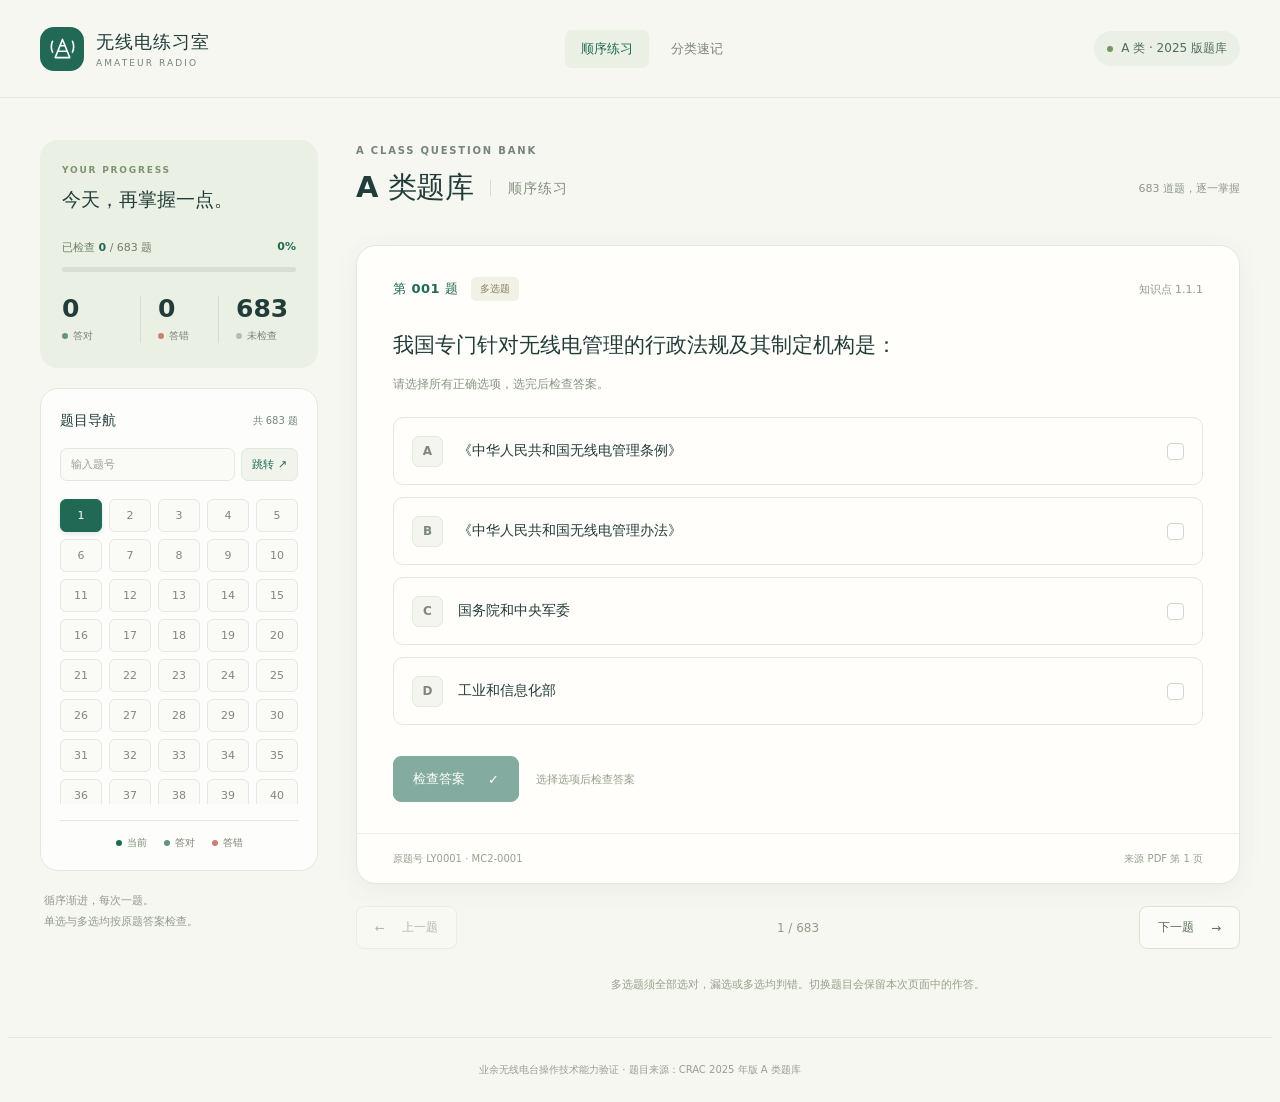
==== index.html @ 353f42d7 "添加 A 类题库分类速记与复习路线" ====
<!doctype html>
<html lang="zh-CN">
<head>
  <meta charset="UTF-8">
  <meta name="viewport" content="width=device-width, initial-scale=1">
  <meta name="color-scheme" content="light">
  <title>A 类题库 · 顺序练习</title>
  <link rel="stylesheet" href="styles.css">
  <link rel="stylesheet" href="study.css">
  <script src="questions.js" defer></script>
  <script src="study-data.js" defer></script>
  <script src="app.js" defer></script>
</head>
<body>
  <header class="site-header">
    <a class="brand" href="index.html" aria-label="A 类题库首页">
      <span class="brand-icon" aria-hidden="true"><svg viewBox="0 0 32 32" fill="none"><path d="m8 26 8-20 8 20M11 19h10M13.5 13h5M8 26h16M5 8a15 15 0 0 0 0 12M27 8a15 15 0 0 1 0 12" stroke="currentColor" stroke-width="1.8" stroke-linecap="round" stroke-linejoin="round"/></svg></span>
      <span>无线电练习室<small>AMATEUR RADIO</small></span>
    </a>
    <nav class="header-nav" aria-label="学习方式"><a href="index.html" aria-current="page">顺序练习</a><a href="study.html">分类速记</a></nav>
    <span class="edition"><span></span>A 类 · 2025 版题库</span>
  </header>

  <div class="workspace">
    <aside class="sidebar" aria-label="练习进度与题目导航">
      <section class="progress-card">
        <p class="eyebrow">YOUR PROGRESS</p>
        <h2>今天，再掌握一点。</h2>
        <div class="progress-caption"><span>已检查 <strong id="answered-count">0</strong> / <span data-total>683</span> 题</span><strong id="progress-percent">0%</strong></div>
        <progress id="progress" value="0" max="683" aria-label="答题进度"></progress>
        <div class="stats"><div><strong id="correct-count">0</strong><span><i class="dot correct"></i>答对</span></div><div><strong id="incorrect-count">0</strong><span><i class="dot incorrect"></i>答错</span></div><div><strong id="remaining-count">683</strong><span><i class="dot pending"></i>未检查</span></div></div>
      </section>

      <section class="navigation-card">
        <div class="section-heading"><h2>题目导航</h2><span>共 <span data-total>683</span> 题</span></div>
        <form id="jump-form" class="jump-form">
          <label class="sr-only" for="jump-input">跳转到题号</label>
          <input id="jump-input" type="number" min="1" max="683" step="1" placeholder="输入题号" required>
          <button type="submit">跳转 <span aria-hidden="true">↗</span></button>
        </form>
        <div id="question-nav" class="question-grid" aria-label="按顺序选择题目"></div>
        <div class="legend"><span><i class="dot current"></i>当前</span><span><i class="dot correct"></i>答对</span><span><i class="dot incorrect"></i>答错</span></div>
      </section>
      <p class="sidebar-note">循序渐进，每次一题。<br>单选与多选均按原题答案检查。</p>
    </aside>

    <main>
      <div class="page-heading"><div><p class="eyebrow">A CLASS QUESTION BANK</p><h1>A 类题库<span id="practice-mode">顺序练习</span></h1></div><span class="total-label"><span data-total>683</span> 道题，逐一掌握</span></div>
      <p id="practice-context" class="practice-context" hidden></p>
      <article class="question-card" aria-labelledby="question-title">
        <div class="question-topline"><div class="question-label"><span id="question-number">第 001 题</span><span id="question-type" class="type-badge">多选题</span></div><span id="chapter-label" class="chapter-label"></span></div>
        <h2 id="question-title" tabindex="-1"></h2>
        <p id="selection-hint" class="selection-hint"></p>
        <p id="image-notice" class="image-notice" hidden></p>
        <fieldset id="options" class="options"><legend class="sr-only">选择答案</legend></fieldset>
        <div id="feedback" class="feedback" role="status" aria-live="polite" hidden></div>
        <div class="answer-actions"><button id="check-answer" class="primary-button" disabled>检查答案 <span aria-hidden="true">✓</span></button><button id="retry-answer" class="text-button" hidden>重新作答</button><span id="action-hint">选择选项后检查答案</span></div>
        <div class="source-line"><span id="source-id"></span><span id="source-pages"></span></div>
      </article>
      <nav class="page-navigation" aria-label="上一题与下一题"><button id="previous-question" class="secondary-button"><span aria-hidden="true">←</span> 上一题</button><span id="page-position">1 / 683</span><button id="next-question" class="secondary-button">下一题 <span aria-hidden="true">→</span></button></nav>
      <p class="practice-note">多选题须全部选对，漏选或多选均判错。切换题目会保留本次页面中的作答。</p>
    </main>
  </div>
  <footer class="site-footer">业余无线电台操作技术能力验证 · 题目来源：CRAC 2025 年版 A 类题库</footer>
  <noscript><p class="noscript-message">请在浏览器中启用 JavaScript 后使用答题功能。</p></noscript>
</body>
</html>
---- styles.css ----
:root {
  color-scheme: light;
  --ink: #223c39;
  --muted: #76847e;
  --green: #216955;
  --green-light: #eaf3ec;
  --border: #e4e7df;
  --red: #b14c47;
  font-family: "Segoe UI", "Microsoft YaHei", system-ui, sans-serif;
  color: var(--ink);
  background: #f6f7f1;
  font-synthesis: none;
}
* { box-sizing: border-box; }
body { margin: 0; }
button, input { font: inherit; }
button, a, input, label { -webkit-tap-highlight-color: transparent; }
button { cursor: pointer; }
button:disabled { cursor: default; opacity: .45; }
button:focus-visible, a:focus-visible, input:focus-visible, label:has(input:focus-visible) { outline: 3px solid #dbb66b; outline-offset: 4px; }
[hidden] { display: none !important; }
.site-header { height: 98px; max-width: 1344px; margin: auto; padding: 0 40px; display: flex; align-items: center; justify-content: space-between; border-bottom: 1px solid var(--border); }
.brand { display: flex; align-items: center; gap: 12px; text-decoration: none; color: var(--ink); font-weight: 700; font-size: 18px; letter-spacing: 1px; }
.brand-icon { display: grid; place-items: center; width: 44px; height: 44px; background: var(--green); color: #fff; border-radius: 14px; }
.brand-icon svg { width: 29px; height: 29px; }
.brand small { display: block; font-size: 9px; font-weight: 500; letter-spacing: 2.1px; margin-top: 4px; color: var(--muted); }
.edition { display: flex; align-items: center; gap: 8px; font-size: 12px; color: #526b5f; padding: 9px 13px; background: #eaf0e5; border-radius: 30px; }
.edition > span { width: 6px; height: 6px; border-radius: 50%; background: #74955e; }
.workspace { max-width: 1344px; margin: 0 auto; padding: 42px 40px 30px; display: grid; grid-template-columns: 278px minmax(0, 1fr); gap: 38px; align-items: start; }
.sidebar { display: grid; gap: 20px; }
.progress-card { border-radius: 18px; background: #eaf0e4; padding: 25px 22px; }
.eyebrow { color: var(--muted); font-size: 10px; font-weight: 650; letter-spacing: 1.8px; margin: 0 0 12px; }
.progress-card .eyebrow { color: #7e9273; font-size: 9px; }
.progress-card h2 { margin: 0 0 27px; font-size: 19px; font-weight: 650; }
.progress-caption { display: flex; justify-content: space-between; gap: 10px; font-size: 11px; color: #6f806b; }
.progress-caption strong { font-weight: 650; color: var(--green); }
progress { display: block; appearance: none; border: 0; width: 100%; height: 5px; background: #d6dfd1; border-radius: 5px; margin: 12px 0 24px; overflow: hidden; }
progress::-webkit-progress-bar { background: #d6dfd1; }
progress::-webkit-progress-value { background: var(--green); border-radius: 5px; }
progress::-moz-progress-bar { background: var(--green); }
.stats { display: grid; grid-template-columns: repeat(3, 1fr); }
.stats > div { display: flex; flex-direction: column; gap: 8px; }
.stats > div + div { padding-left: 17px; border-left: 1px solid #d5dfcf; }
.stats strong { font-size: 25px; font-weight: 600; line-height: 1; font-variant-numeric: tabular-nums; }
.stats span, .legend > span { display: flex; align-items: center; gap: 5px; color: #7a8576; font-size: 10px; }
.dot { display: inline-block; flex-shrink: 0; width: 6px; height: 6px; border-radius: 50%; }
.dot.correct { background: #62967c; }
.dot.incorrect { background: #ca8174; }
.dot.pending { background: #b4beb0; }
.dot.current { background: var(--green); }
.navigation-card { padding: 23px 19px 20px; background: #fdfefb; border: 1px solid var(--border); border-radius: 18px; }
.section-heading { display: flex; align-items: center; justify-content: space-between; }
.section-heading h2 { font-size: 14px; margin: 0; font-weight: 650; }
.section-heading > span { font-size: 10px; color: var(--muted); }
.jump-form { display: flex; gap: 6px; margin: 18px 0; }
.jump-form input { width: 0; min-width: 0; flex: 1; border: 1px solid var(--border); border-radius: 7px; padding: 9px 10px; font-size: 11px; color: var(--ink); background: #fafbf7; }
.jump-form input::placeholder { color: #98a096; }
.jump-form button { font-size: 11px; border: 1px solid var(--border); color: var(--green); background: #f0f4eb; padding: 0 10px; border-radius: 7px; }
.question-grid { display: grid; grid-template-columns: repeat(5, minmax(0, 1fr)); align-content: start; gap: 7px; max-height: 309px; overflow-y: auto; scrollbar-width: thin; scrollbar-color: #d5ddd1 transparent; padding: 4px; margin: -4px; }
.question-grid button { min-height: 33px; border: 1px solid #e6e9df; border-radius: 6px; color: #7e887c; background: #fafbf6; font-size: 11px; font-variant-numeric: tabular-nums; }
.question-grid button:hover { border-color: #a5bca9; }
.question-grid button.answered-correct { color: #3d785c; background: #e7f1e8; border-color: #c9dfcd; }
.question-grid button.answered-incorrect { color: #ad5e50; background: #fbede7; border-color: #edcfc5; }
.question-grid button[aria-current="true"] { background: var(--green); color: white; border-color: var(--green); box-shadow: 0 2px 5px #21695522; }
.legend { display: flex; justify-content: center; gap: 17px; margin-top: 20px; padding-top: 15px; border-top: 1px solid var(--border); }
.sidebar-note { margin: 0; padding-left: 4px; font-size: 11px; line-height: 1.9; color: #929b8d; }
.page-heading { min-height: 84px; display: flex; align-items: start; justify-content: space-between; gap: 15px; padding-top: 5px; margin-bottom: 21px; }
.page-heading h1 { font-size: 29px; font-weight: 650; letter-spacing: -.5px; margin: 0; }
.page-heading h1 span { font-size: 14px; color: #84907e; font-weight: 400; letter-spacing: 1px; margin-left: 17px; border-left: 1px solid #d7ded0; padding-left: 17px; vertical-align: middle; }
.total-label { color: #8e9888; font-size: 11px; padding-top: 36px; white-space: nowrap; }
.question-card { padding: 31px 36px 0; border: 1px solid var(--border); border-radius: 20px; background: #fffefa; box-shadow: 0 6px 25px #334b3210; }
.question-topline, .question-label { display: flex; align-items: center; gap: 12px; }
.question-topline { justify-content: space-between; }
#question-number { color: var(--green); font-size: 13px; font-weight: 650; letter-spacing: .5px; }
.type-badge { padding: 5px 9px; background: #f1f1e6; color: #8a835c; font-size: 10px; border-radius: 5px; }
.chapter-label { color: #919b8c; font-size: 11px; }
#question-title { font-size: 21px; font-weight: 600; line-height: 1.85; margin: 25px 0 9px; overflow-wrap: anywhere; }
#question-title:focus { outline: none; }
.selection-hint { color: #8a9485; font-size: 12px; line-height: 1.7; margin: 0 0 23px; }
.image-notice { padding: 12px; border-radius: 8px; background: #fff4da; color: #8a6927; font-size: 12px; line-height: 1.7; overflow-wrap: anywhere; }
.options { border: 0; padding: 0; margin: 0; display: grid; gap: 12px; min-width: 0; }
.option { display: flex; position: relative; align-items: center; gap: 15px; min-height: 68px; border: 1px solid #e4e8de; padding: 15px 18px; border-radius: 10px; cursor: pointer; background: #fffefa; transition: background .15s, border-color .15s; }
.option:hover { background: #f6f8f1; border-color: #b9cbb5; }
.option:has(input:checked) { background: #edf4eb; border-color: #619071; }
.option-letter { display: grid; place-items: center; flex-shrink: 0; height: 31px; width: 31px; color: #7d8976; background: #f3f5ee; border: 1px solid #e5e8df; border-radius: 7px; font-size: 12px; font-weight: 600; }
.option:has(input:checked) .option-letter { color: white; background: var(--green); border-color: var(--green); }
.option-text { flex: 1; font-size: 14px; line-height: 1.85; overflow-wrap: anywhere; min-width: 0; }
.option input { appearance: none; margin: 0; flex-shrink: 0; width: 17px; height: 17px; border: 1px solid #cfd7c9; border-radius: 4px; background: #fff; }
.option input[type="radio"] { border-radius: 50%; }
.option input:checked { background: var(--green); border-color: var(--green); box-shadow: inset 0 0 0 3px #fff; }
.option:has(input:disabled) { cursor: default; }
.option.is-correct { border-color: #76a185; background: #eef6ee; }
.option.is-wrong { border-color: #cd8a80; background: #fcf0eb; }
.option.is-wrong .option-letter { background: var(--red); border-color: var(--red); color: #fff; }
.option-mark { font-size: 10px; font-weight: 600; white-space: nowrap; color: #4e805d; }
.is-wrong .option-mark { color: var(--red); }
.feedback { padding: 15px 17px; border-radius: 9px; margin-top: 22px; background: #edf5eb; color: #326746; font-size: 13px; line-height: 1.8; }
.feedback.incorrect { background: #fcf0e9; color: #9f5140; }
.feedback strong { display: block; font-size: 14px; margin-bottom: 3px; }
.answer-actions { min-height: 108px; display: flex; align-items: center; gap: 17px; flex-wrap: wrap; padding: 24px 0; }
.primary-button { display: flex; align-items: center; gap: 23px; background: var(--green); color: white; border: 1px solid var(--green); border-radius: 8px; padding: 13px 19px; font-size: 13px; font-weight: 600; }
.primary-button:not(:disabled):hover { background: #18523f; }
.primary-button:disabled { opacity: .55; }
.answer-actions > span { color: #96a08e; font-size: 11px; }
.text-button { background: transparent; border: 0; color: var(--green); font-size: 12px; padding: 10px 0; }
.text-button:hover { text-decoration: underline; }
.source-line { display: flex; gap: 15px; flex-wrap: wrap; justify-content: space-between; border-top: 1px solid #eef0e7; margin: 0 -36px; padding: 16px 36px; color: #97a08f; font-size: 10px; line-height: 1.7; }
.page-navigation { display: flex; align-items: center; justify-content: space-between; margin-top: 22px; }
.secondary-button { display: flex; align-items: center; gap: 17px; background: #fbfcf7; border: 1px solid #dce3d5; border-radius: 8px; padding: 12px 18px; font-size: 12px; color: #5b7057; }
.secondary-button:not(:disabled):hover { border-color: #96ae8c; background: #eef3e8; }
#page-position { color: #929c88; font-size: 12px; font-variant-numeric: tabular-nums; }
.practice-note { margin-top: 26px; text-align: center; color: #96a08d; font-size: 11px; line-height: 1.9; }
.site-footer { max-width: 1264px; margin: 0 auto; padding: 23px 20px; border-top: 1px solid var(--border); color: #99a08f; text-align: center; font-size: 10px; line-height: 1.8; }
.sr-only { position: absolute; width: 1px; height: 1px; padding: 0; margin: -1px; overflow: hidden; clip-path: inset(50%); white-space: nowrap; border: 0; }
.noscript-message { position: fixed; bottom: 0; left: 0; right: 0; margin: 0; background: #fff0cf; padding: 20px; text-align: center; }
@media (min-width: 1500px) { .workspace { padding-top: 56px; } }
@media (max-width: 1050px) {
  .workspace { padding: 30px 24px; gap: 24px; grid-template-columns: 240px minmax(0, 1fr); }
  .site-header { padding: 0 24px; }
  .total-label { display: none; }
  .question-card { padding: 25px 24px 0; }
  .source-line { margin: 0 -24px; padding: 15px 24px; }
  #question-title { font-size: 19px; }
  .option { padding: 14px; gap: 11px; }
}
@media (max-width: 760px) {
  .site-header { height: 82px; padding: 0 18px; }
  .brand { font-size: 15px; gap: 9px; }
  .brand-icon { width: 37px; height: 37px; border-radius: 11px; }
  .brand small { font-size: 8px; letter-spacing: 1.4px; }
  .edition { font-size: 10px; padding: 8px 10px; }
  .workspace { display: flex; flex-direction: column; padding: 28px 16px; gap: 28px; }
  main { width: 100%; order: -1; }
  .page-heading { min-height: auto; margin-bottom: 23px; padding: 0 4px; }
  .page-heading h1 { font-size: 26px; }
  .page-heading h1 span { font-size: 13px; }
  .question-card { padding: 23px 20px 0; border-radius: 16px; }
  .question-topline { gap: 8px; }
  .chapter-label { font-size: 10px; }
  #question-title { font-size: 18px; margin-top: 23px; line-height: 1.9; }
  .selection-hint { font-size: 11px; }
  .option-text { font-size: 13px; }
  .option { padding: 13px 11px; gap: 10px; }
  .option-letter { width: 27px; height: 29px; }
  .option-mark { display: none; }
  .source-line { margin: 0 -20px; padding: 14px 20px; font-size: 9px; }
  .answer-actions { gap: 14px; }
  .primary-button { padding: 12px 16px; }
  .practice-note { font-size: 10px; margin: 20px 10px 0; }
  .sidebar { width: 100%; grid-template-columns: 1fr; }
  .progress-card { padding: 22px; }
  .progress-card h2 { font-size: 18px; margin-bottom: 20px; }
  .stats > div { align-items: center; }
  .stats > div + div { padding-left: 0; }
  .question-grid { grid-template-columns: repeat(8, minmax(0, 1fr)); max-height: 200px; }
  .question-grid button { min-height: 35px; }
  .sidebar-note { display: none; }
}
@media (prefers-reduced-motion: reduce) { * { transition: none !important; } }
---- study.css ----
.header-nav { display: flex; align-items: center; gap: 6px; }
.header-nav a { font-size: 13px; color: #7a8777; text-decoration: none; border-radius: 7px; padding: 10px 16px; white-space: nowrap; }
.header-nav a[aria-current="page"] { color: var(--green); background: #eaf0e4; font-weight: 650; }
.header-nav a:hover { background: #edf1e8; color: var(--green); }
.study-shell { max-width: 1344px; margin: auto; padding: 40px; display: grid; grid-template-columns: 260px minmax(0, 1fr); gap: 38px; align-items: start; }
.study-sidebar { position: sticky; top: 20px; max-height: calc(100vh - 40px); overflow-y: auto; scrollbar-width: thin; }
.study-progress { background: #eaf0e4; border-radius: 16px; padding: 23px; margin-bottom: 18px; }
.study-progress h2 { font-size: 19px; margin: 0 0 22px; }
.study-progress > p:not(.eyebrow) { font-size: 12px; color: #718268; }
.study-progress strong { font-size: 24px; color: var(--green); }
.study-progress progress { margin: 12px 0; }
.study-progress small { display: block; font-size: 10px; color: #88957c; line-height: 1.9; }
.topic-nav { display: grid; gap: 5px; }
.topic-menu > summary { display: none; }
.topic-button { display: flex; align-items: center; gap: 11px; border: 1px solid transparent; text-align: left; padding: 11px; border-radius: 10px; background: transparent; color: #768170; width: 100%; }
.topic-button:hover { background: #edf1e7; }
.topic-button[aria-current="true"] { background: #fffefa; border-color: #dce4d4; color: var(--green); }
.topic-ordinal { width: 25px; flex-shrink: 0; font-size: 11px; color: #9aa18f; }
.topic-button[aria-current="true"] .topic-ordinal { color: var(--green); }
.topic-button b { display: block; font-size: 12px; font-weight: 600; line-height: 1.6; }
.topic-button small { display: block; margin-top: 3px; font-size: 9px; color: #8e9985; }
.mixed-link { display: block; text-decoration: none; color: var(--green); border: 1px solid #dce4d4; border-radius: 10px; padding: 15px; margin: 18px 0 0; background: #fdfef9; font-size: 12px; }
.mixed-link > span { float: right; }
.mixed-link small { display: block; margin-top: 7px; font-size: 10px; color: #8b977e; }
.study-main { min-width: 0; }
.study-heading { padding: 6px 0 20px; }
.study-heading h1 { margin: 0 0 18px; font-size: 34px; font-weight: 650; letter-spacing: -.8px; }
.study-heading h1 span { color: #799071; }
.study-heading > p:not(.eyebrow) { font-size: 13px; color: #819077; line-height: 1.9; margin: 0; }
.study-facts { display: flex; gap: 28px; margin-top: 23px; color: #919b86; font-size: 11px; }
.study-facts b { font-size: 21px; font-weight: 600; margin-right: 5px; color: var(--green); }
.exam-strip { font-size: 11px; color: #75856b; background: #edf1e7; line-height: 1.9; border-radius: 9px; padding: 13px 16px; margin: 0 0 20px; }
.exam-strip strong { font-weight: 600; }
.exam-strip a { font-size: 10px; color: #6e8463; margin-left: 9px; }
.study-method { display: grid; grid-template-columns: repeat(4, minmax(0, 1fr)); gap: 10px; border: 1px solid var(--border); border-radius: 13px; padding: 18px; margin-bottom: 24px; }
.study-method > span { font-size: 10px; color: #a2ad93; }
.study-method b { font-size: 12px; color: #4d6d45; font-weight: 600; margin-left: 5px; }
.study-method small { font-size: 9px; line-height: 1.8; display: block; margin-top: 8px; color: #87947c; }
summary { cursor: pointer; }
summary:focus-visible { outline: 3px solid #dbb66b; outline-offset: 4px; }
.guide-panel { border: 1px solid var(--border); border-radius: 12px; background: #fbfcf7; margin-bottom: 10px; }
.guide-panel > summary { display: flex; list-style: none; align-items: center; justify-content: space-between; gap: 12px; padding: 17px 20px; color: #718566; }
summary::-webkit-details-marker { display: none; }
.guide-panel > summary b { display: block; font-size: 13px; font-weight: 600; color: #35583b; }
.guide-panel > summary small { display: block; font-size: 10px; margin-top: 7px; color: #8d9981; line-height: 1.7; }
.guide-panel[open] > summary { border-bottom: 1px solid var(--border); }
.guide-panel[open] > summary > span:last-child { transform: rotate(45deg); }
.panel-content { padding: 18px 20px; }
.panel-intro { margin: 0 0 15px; font-size: 11px; line-height: 1.9; color: #87917c; }
.panel-content > .panel-intro:last-child { margin: 15px 0 0; }
.plan-days { display: grid; gap: 8px; }
.plan-day { display: grid; grid-template-columns: 54px 1fr auto; align-items: center; gap: 13px; padding: 13px 0; border-bottom: 1px solid #e8ecdf; }
.plan-day > b { font-size: 11px; color: #728666; }
.plan-day h3 { font-size: 12px; font-weight: 600; margin: 0 0 6px; }
.plan-day p { font-size: 10px; line-height: 1.8; color: #8b9681; margin: 0; }
.plan-day a { font-size: 10px; color: var(--green); white-space: nowrap; }
.reference-table { border-bottom: 1px solid var(--border); padding: 13px 0; }
.reference-table > summary { font-size: 12px; color: #546f49; font-weight: 600; }
.table-scroll { overflow-x: auto; margin-top: 13px; }
.reference-table table { border-collapse: collapse; font-size: 11px; width: 100%; text-align: left; line-height: 1.9; }
.reference-table th { background: #edf2e7; font-weight: 600; }
.reference-table td, .reference-table th { padding: 9px 11px; border: 1px solid #e1e7d8; min-width: 80px; }
.reference-table > p { font-size: 10px; color: #8a947d; line-height: 1.8; }
#source-cautions { font-size: 11px; color: #8d7960; line-height: 1.9; padding-left: 18px; margin: 0; }
#source-cautions li + li { margin-top: 9px; }
#source-cautions a { color: #8d7155; }
.topic-heading { display: flex; justify-content: space-between; align-items: center; gap: 20px; padding-top: 34px; margin-bottom: 22px; scroll-margin-top: 20px; }
.topic-heading h2 { margin: 0 0 10px; font-size: 24px; letter-spacing: -.4px; }
.topic-heading p:not(.eyebrow) { margin: 0; font-size: 12px; color: #86947a; line-height: 1.8; }
.topic-heading > a { text-decoration: none; flex-shrink: 0; font-size: 11px; }
.study-filters { display: flex; gap: 17px; align-items: center; }
.search-label { display: flex; gap: 10px; align-items: center; min-width: 0; flex: 1; border: 1px solid #dde4d5; border-radius: 9px; padding: 11px 14px; background: #fffefa; color: #829474; }
.search-label input { background: transparent; width: 100%; min-width: 0; outline: none; border: none; font-size: 11px; color: var(--ink); }
.search-label input::placeholder { color: #9aa38e; }
.unmastered-label { display: flex; gap: 6px; align-items: center; font-size: 10px; color: #7f8e72; white-space: nowrap; }
.unmastered-label input { accent-color: var(--green); }
.group-result-count { margin: 15px 0; font-size: 10px; color: #9aa38f; }
.knowledge-groups { display: grid; gap: 19px; }
.knowledge-card { border: 1px solid #dfe5d6; border-radius: 16px; padding: 25px; background: #fffefa; scroll-margin-top: 20px; }
.knowledge-card.is-mastered { border-color: #bad0b5; }
.group-kicker { font-size: 10px; color: #85967a; margin: 0 0 11px; letter-spacing: .3px; }
.knowledge-card h3 { font-size: 19px; line-height: 1.6; margin: 0 0 15px; font-weight: 600; }
.recall-prompt { font-size: 13px; color: #5b7351; line-height: 1.9; border-left: 3px solid #c2d3b7; padding-left: 13px; margin: 0 0 16px; }
.knowledge-details > summary { font-size: 11px; color: var(--green); text-decoration: underline; text-underline-offset: 4px; padding: 6px 0; }
.recall-answer { font-size: 12px; color: #497043; line-height: 1.9; padding: 13px 15px; border-radius: 8px; background: #eef4e9; }
.mnemonic { margin: 17px 0 13px; font-size: 13px; font-weight: 600; line-height: 1.9; color: #4f7150; }
.rule-list { font-size: 12px; line-height: 2; padding-left: 19px; color: #5a6c55; margin: 0; }
.rule-list li + li { margin-top: 9px; }
.pitfall { font-size: 11px; line-height: 1.9; color: #9b784f; background: #faf4e7; border-radius: 8px; padding: 12px 14px; margin: 17px 0; }
.source-questions { border-top: 1px solid #e7ebdf; margin-top: 18px; padding-top: 14px; }
.source-questions > summary { font-size: 10px; color: #8b947c; line-height: 1.8; }
.source-question { padding: 15px 0; border-bottom: 1px solid #ecefe5; font-size: 11px; line-height: 1.9; }
.source-question > a { color: #648059; }
.source-question > p { margin: 7px 0; }
.source-question > strong { display: block; font-weight: 400; color: #7e9770; }
.source-question ol { margin: 4px 0 0; padding-left: 18px; color: #7e8c74; }
.group-actions { display: flex; align-items: center; justify-content: space-between; gap: 14px; flex-wrap: wrap; border-top: 1px solid #edf0e6; padding-top: 18px; margin-top: 19px; }
.group-practice { display: inline-block; background: var(--green); color: #fff; border-radius: 7px; padding: 11px 15px; text-decoration: none; font-size: 11px; }
.master-button { padding: 9px 12px; border: 1px solid #dee5d4; border-radius: 7px; background: #fafcf5; color: #839674; font-size: 10px; }
.master-button[aria-pressed="true"] { background: #e9f2e3; color: #487342; border-color: #c2d6b6; }
.empty-groups { padding: 40px 20px; border: 1px dashed #cad7bd; border-radius: 12px; color: #859576; font-size: 13px; line-height: 2; text-align: center; }
.study-bottom-note { font-size: 10px; line-height: 1.9; color: #9ca48f; text-align: center; margin-top: 28px; }
.site-footer a { color: #839173; }
.practice-context { margin: -7px 0 20px; font-size: 12px; line-height: 1.9; color: #7a8c6f; }
.practice-context a { color: var(--green); margin-right: 8px; }
@media (max-width: 1050px) { .study-shell { padding: 30px 24px; gap: 24px; grid-template-columns: 230px minmax(0, 1fr); } .study-method { grid-template-columns: repeat(2, minmax(0, 1fr)); gap: 17px; } .study-heading h1 { font-size: 29px; } .knowledge-card { padding: 21px; } .topic-heading h2 { font-size: 21px; } }
@media (max-width: 760px) {
  .site-header { height: auto; min-height: 82px; flex-wrap: wrap; gap: 16px; padding-top: 18px; padding-bottom: 14px; }
  .header-nav { order: 3; width: 100%; gap: 10px; }
  .header-nav a { font-size: 12px; padding: 9px 15px; }
  .study-shell { display: flex; flex-direction: column; padding: 25px 16px; gap: 30px; }
  .study-sidebar { position: static; max-height: none; overflow: visible; width: 100%; }
  .study-progress { padding: 20px; }
  .study-progress h2 { margin-bottom: 12px; }
  .topic-nav { display: grid; grid-template-columns: repeat(2, minmax(0, 1fr)); gap: 5px; }
  .topic-menu > summary { display: flex; justify-content: space-between; font-size: 12px; color: var(--green); background: #fffefa; border: 1px solid var(--border); padding: 15px; border-radius: 9px; list-style: none; }
  .topic-menu > summary span { font-size: 10px; color: #8a9a7c; }
  .topic-menu[open] > .topic-nav { margin-top: 10px; }
  .topic-button { padding: 10px 8px; gap: 6px; align-items: start; }
  .topic-ordinal { width: 19px; line-height: 1.8; }
  .topic-button b { font-size: 10px; }
  .topic-button small { font-size: 9px; }
  .study-main { width: 100%; }
  .study-heading h1 { font-size: 29px; }
  .study-facts { gap: 22px; }
  .study-heading > p:not(.eyebrow) { font-size: 12px; }
  .exam-strip { font-size: 10px; }
  .study-method { padding: 16px; }
  .guide-panel > summary { padding: 16px; }
  .panel-content { padding: 16px; }
  .plan-day { grid-template-columns: 42px 1fr; gap: 10px; }
  .plan-day > a { grid-column: 2; }
  .topic-heading { gap: 10px; }
  .topic-heading h2 { font-size: 20px; }
  .topic-heading > a { padding: 10px; font-size: 10px; }
  .study-filters { flex-wrap: wrap; gap: 12px; }
  .search-label { flex-basis: 100%; }
  .knowledge-card { padding: 20px 17px; }
  .knowledge-card h3 { font-size: 18px; }
  .recall-prompt { font-size: 12px; }
  .rule-list { font-size: 12px; }
  .reference-table th, .reference-table td { font-size: 10px; min-width: 92px; }
}
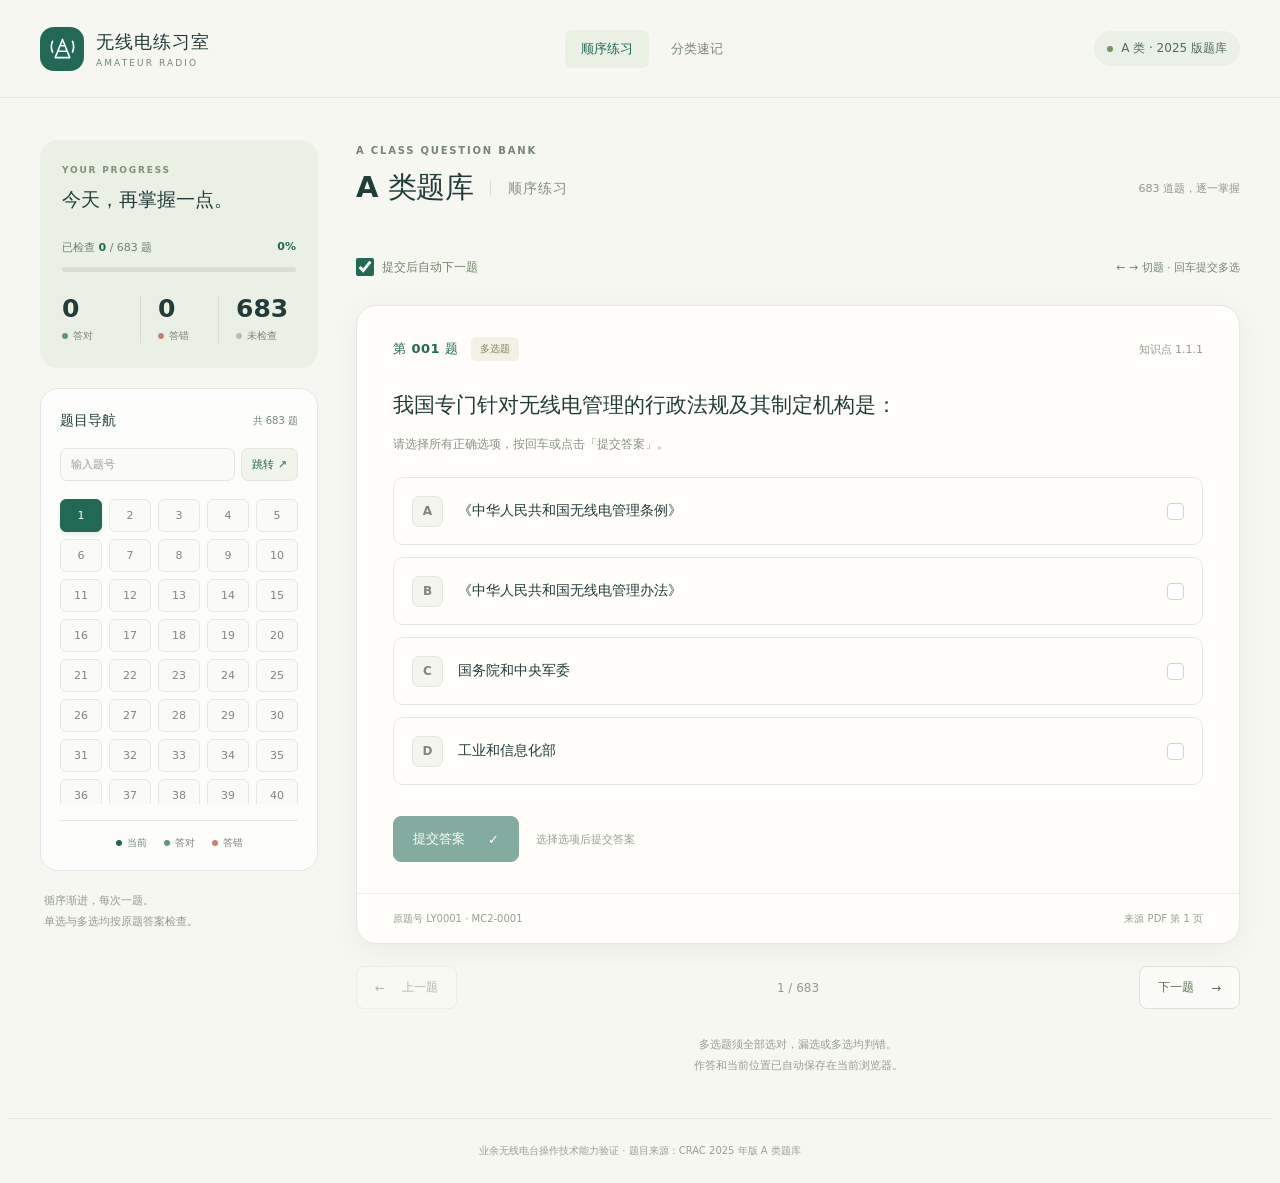
==== commit 0e213ba5: "优化答题交互、进度保存与手机布局" ====
--- a/index.html
+++ b/index.html
@@ -11,7 +11,7 @@
   <script src="study-data.js" defer></script>
   <script src="app.js" defer></script>
 </head>
-<body>
+<body class="practice-page">
   <header class="site-header">
     <a class="brand" href="index.html" aria-label="A 类题库首页">
       <span class="brand-icon" aria-hidden="true"><svg viewBox="0 0 32 32" fill="none"><path d="m8 26 8-20 8 20M11 19h10M13.5 13h5M8 26h16M5 8a15 15 0 0 0 0 12M27 8a15 15 0 0 1 0 12" stroke="currentColor" stroke-width="1.8" stroke-linecap="round" stroke-linejoin="round"/></svg></span>
@@ -22,7 +22,8 @@
   </header>
 
   <div class="workspace">
-    <aside class="sidebar" aria-label="练习进度与题目导航">
+    <aside id="practice-sidebar" class="sidebar" aria-label="练习进度与题目导航">
+      <a class="mobile-practice-link" href="#question-card">↑ 返回做题</a>
       <section class="progress-card">
         <p class="eyebrow">YOUR PROGRESS</p>
         <h2>今天，再掌握一点。</h2>
@@ -47,18 +48,21 @@
     <main>
       <div class="page-heading"><div><p class="eyebrow">A CLASS QUESTION BANK</p><h1>A 类题库<span id="practice-mode">顺序练习</span></h1></div><span class="total-label"><span data-total>683</span> 道题，逐一掌握</span></div>
       <p id="practice-context" class="practice-context" hidden></p>
-      <article class="question-card" aria-labelledby="question-title">
+      <div class="practice-settings"><label for="auto-next"><input id="auto-next" type="checkbox" checked>提交后自动下一题</label><span class="keyboard-hint">← → 切题 · 回车提交多选</span><a class="mobile-practice-link" href="#practice-sidebar">题目导航 ↓</a></div>
+      <article id="question-card" class="question-card" aria-labelledby="question-title">
         <div class="question-topline"><div class="question-label"><span id="question-number">第 001 题</span><span id="question-type" class="type-badge">多选题</span></div><span id="chapter-label" class="chapter-label"></span></div>
         <h2 id="question-title" tabindex="-1"></h2>
         <p id="selection-hint" class="selection-hint"></p>
         <p id="image-notice" class="image-notice" hidden></p>
         <fieldset id="options" class="options"><legend class="sr-only">选择答案</legend></fieldset>
-        <div id="feedback" class="feedback" role="status" aria-live="polite" hidden></div>
-        <div class="answer-actions"><button id="check-answer" class="primary-button" disabled>检查答案 <span aria-hidden="true">✓</span></button><button id="retry-answer" class="text-button" hidden>重新作答</button><span id="action-hint">选择选项后检查答案</span></div>
+        <div class="question-result">
+          <div id="feedback" class="feedback" role="status" aria-live="polite" hidden></div>
+          <div class="answer-actions"><button id="check-answer" class="primary-button" disabled>提交答案 <span aria-hidden="true">✓</span></button><button id="retry-answer" class="text-button" hidden>重新作答</button><span id="action-hint">选择选项后提交答案</span></div>
+        </div>
         <div class="source-line"><span id="source-id"></span><span id="source-pages"></span></div>
       </article>
-      <nav class="page-navigation" aria-label="上一题与下一题"><button id="previous-question" class="secondary-button"><span aria-hidden="true">←</span> 上一题</button><span id="page-position">1 / 683</span><button id="next-question" class="secondary-button">下一题 <span aria-hidden="true">→</span></button></nav>
-      <p class="practice-note">多选题须全部选对，漏选或多选均判错。切换题目会保留本次页面中的作答。</p>
+      <nav class="page-navigation" aria-label="上一题与下一题"><button id="previous-question" class="secondary-button" aria-keyshortcuts="ArrowLeft"><span aria-hidden="true">←</span> 上一题</button><span id="page-position">1 / 683</span><button id="next-question" class="secondary-button" aria-keyshortcuts="ArrowRight">下一题 <span aria-hidden="true">→</span></button></nav>
+      <p class="practice-note">多选题须全部选对，漏选或多选均判错。<br><span id="save-status" role="status"></span></p>
     </main>
   </div>
   <footer class="site-footer">业余无线电台操作技术能力验证 · 题目来源：CRAC 2025 年版 A 类题库</footer>
--- a/styles.css
+++ b/styles.css
@@ -11,7 +11,11 @@
   background: #f6f7f1;
   font-synthesis: none;
 }
-* { box-sizing: border-box; }
+* { box-sizing: border-box; scrollbar-width: thin; scrollbar-color: #bccbbd transparent; }
+*::-webkit-scrollbar { width: 6px; height: 6px; }
+*::-webkit-scrollbar-track { background: transparent; }
+*::-webkit-scrollbar-thumb { border-radius: 10px; background: #bccbbd; }
+*::-webkit-scrollbar-thumb:hover { background: #8fa992; }
 body { margin: 0; }
 button, input { font: inherit; }
 button, a, input, label { -webkit-tap-highlight-color: transparent; }
@@ -27,6 +31,7 @@
 .edition { display: flex; align-items: center; gap: 8px; font-size: 12px; color: #526b5f; padding: 9px 13px; background: #eaf0e5; border-radius: 30px; }
 .edition > span { width: 6px; height: 6px; border-radius: 50%; background: #74955e; }
 .workspace { max-width: 1344px; margin: 0 auto; padding: 42px 40px 30px; display: grid; grid-template-columns: 278px minmax(0, 1fr); gap: 38px; align-items: start; }
+.workspace > main { min-width: 0; }
 .sidebar { display: grid; gap: 20px; }
 .progress-card { border-radius: 18px; background: #eaf0e4; padding: 25px 22px; }
 .eyebrow { color: var(--muted); font-size: 10px; font-weight: 650; letter-spacing: 1.8px; margin: 0 0 12px; }
@@ -68,6 +73,11 @@
 .page-heading h1 { font-size: 29px; font-weight: 650; letter-spacing: -.5px; margin: 0; }
 .page-heading h1 span { font-size: 14px; color: #84907e; font-weight: 400; letter-spacing: 1px; margin-left: 17px; border-left: 1px solid #d7ded0; padding-left: 17px; vertical-align: middle; }
 .total-label { color: #8e9888; font-size: 11px; padding-top: 36px; white-space: nowrap; }
+.practice-settings { display: flex; align-items: center; justify-content: space-between; flex-wrap: wrap; gap: 8px 16px; margin-bottom: 16px; font-size: 12px; color: #718268; }
+.practice-settings label { display: flex; align-items: center; gap: 8px; min-height: 44px; cursor: pointer; }
+.practice-settings input { width: 18px; height: 18px; margin: 0; accent-color: var(--green); }
+.keyboard-hint { font-size: 11px; color: var(--muted); }
+.mobile-practice-link { display: none; }
 .question-card { padding: 31px 36px 0; border: 1px solid var(--border); border-radius: 20px; background: #fffefa; box-shadow: 0 6px 25px #334b3210; }
 .question-topline, .question-label { display: flex; align-items: center; gap: 12px; }
 .question-topline { justify-content: space-between; }
@@ -129,31 +139,82 @@
   .brand-icon { width: 37px; height: 37px; border-radius: 11px; }
   .brand small { font-size: 8px; letter-spacing: 1.4px; }
   .edition { font-size: 10px; padding: 8px 10px; }
-  .workspace { display: flex; flex-direction: column; padding: 28px 16px; gap: 28px; }
+  .workspace { display: flex; flex-direction: column; padding: 24px 16px; gap: 28px; }
   main { width: 100%; order: -1; }
   .page-heading { min-height: auto; margin-bottom: 23px; padding: 0 4px; }
   .page-heading h1 { font-size: 26px; }
   .page-heading h1 span { font-size: 13px; }
-  .question-card { padding: 23px 20px 0; border-radius: 16px; }
-  .question-topline { gap: 8px; }
+  .practice-settings { gap: 6px 12px; margin-bottom: 12px; }
+  .keyboard-hint { display: none; }
+  .mobile-practice-link { display: inline-flex; align-items: center; min-height: 44px; color: var(--green); font-size: 12px; text-underline-offset: 4px; }
+  .question-card { padding: 23px 20px 0; border-radius: 16px; scroll-margin-top: 16px; }
+  #practice-sidebar { scroll-margin-top: 16px; }
+  .question-topline { gap: 8px; flex-wrap: wrap; }
   .chapter-label { font-size: 10px; }
   #question-title { font-size: 18px; margin-top: 23px; line-height: 1.9; }
   .selection-hint { font-size: 11px; }
-  .option-text { font-size: 13px; }
+  .option-text { font-size: 15px; }
   .option { padding: 13px 11px; gap: 10px; }
   .option-letter { width: 27px; height: 29px; }
   .option-mark { display: none; }
   .source-line { margin: 0 -20px; padding: 14px 20px; font-size: 9px; }
-  .answer-actions { gap: 14px; }
-  .primary-button { padding: 12px 16px; }
+  .answer-actions { gap: 10px 14px; padding: 20px 0; }
+  .answer-actions > span { flex-basis: 100%; line-height: 1.7; }
+  .primary-button { padding: 12px 16px; min-height: 46px; }
+  .text-button { min-height: 44px; padding: 10px; }
+  .page-navigation { position: sticky; bottom: 0; z-index: 2; gap: 8px; margin: 16px -16px 0; padding: 12px 16px calc(12px + env(safe-area-inset-bottom)); border-top: 1px solid var(--border); background: #f6f7f1f5; box-shadow: 0 -4px 16px #334b3208; }
+  .page-navigation .secondary-button { justify-content: center; min-height: 46px; padding: 12px; gap: 8px; flex: 1; }
+  #page-position { min-width: 64px; text-align: center; }
   .practice-note { font-size: 10px; margin: 20px 10px 0; }
   .sidebar { width: 100%; grid-template-columns: 1fr; }
   .progress-card { padding: 22px; }
   .progress-card h2 { font-size: 18px; margin-bottom: 20px; }
   .stats > div { align-items: center; }
   .stats > div + div { padding-left: 0; }
-  .question-grid { grid-template-columns: repeat(8, minmax(0, 1fr)); max-height: 200px; }
-  .question-grid button { min-height: 35px; }
+  .jump-form input { font-size: 16px; min-height: 44px; }
+  .jump-form button { min-width: 64px; }
+  .question-grid { grid-template-columns: repeat(auto-fit, minmax(44px, 1fr)); max-height: 248px; overscroll-behavior-y: contain; }
+  .question-grid button { min-height: 44px; font-size: 12px; }
   .sidebar-note { display: none; }
 }
+@media (max-width: 380px) {
+  .edition { display: none; }
+  .question-card { padding-left: 16px; padding-right: 16px; }
+  .source-line { margin-left: -16px; margin-right: -16px; padding-left: 16px; padding-right: 16px; overflow-wrap: anywhere; }
+  .page-heading h1 span { margin-left: 10px; padding-left: 10px; }
+}
+@media (max-width: 760px) {
+  .practice-page .site-header { min-height: 52px; height: auto; padding: 4px 12px; flex-wrap: nowrap; gap: 8px; }
+  .practice-page .brand { font-size: 13px; gap: 6px; letter-spacing: 0; }
+  .practice-page .brand-icon { width: 28px; height: 28px; border-radius: 9px; }
+  .practice-page .brand-icon svg { width: 22px; height: 22px; }
+  .practice-page .brand small, .practice-page .edition { display: none; }
+  .practice-page .header-nav { width: auto; gap: 0; }
+  .practice-page .header-nav a { display: flex; align-items: center; min-height: 44px; padding: 8px; font-size: 11px; }
+  .practice-page .workspace { padding: 8px 10px 16px; gap: 20px; }
+  .practice-page .page-heading { margin-bottom: 2px; }
+  .practice-page .page-heading .eyebrow { display: none; }
+  .practice-page .page-heading h1 { font-size: 18px; }
+  .practice-page .practice-context { margin: 4px 0; font-size: 11px; line-height: 1.6; }
+  .practice-page .practice-settings { margin-bottom: 4px; }
+  .practice-page .question-card { padding: 12px 12px 0; border-radius: 12px; scroll-margin-top: 6px; }
+  .practice-page .question-label { gap: 8px; }
+  .practice-page #question-title { font-size: 16px; line-height: 1.6; margin: 12px 0 6px; }
+  .practice-page .selection-hint { margin-bottom: 10px; font-size: 11px; line-height: 1.5; }
+  .practice-page .options { gap: 6px; }
+  .practice-page .option { min-height: 44px; padding: 8px; gap: 8px; border-radius: 8px; }
+  .practice-page .option-letter { width: 24px; height: 26px; }
+  .practice-page .option-text { font-size: 14px; line-height: 1.55; }
+  .practice-page .question-result { display: flex; align-items: center; gap: 8px; margin: 8px 0; }
+  .practice-page .feedback { flex: 1; min-width: 0; margin: 0; padding: 8px 10px; font-size: 11px; line-height: 1.6; }
+  .practice-page .feedback strong { font-size: 12px; margin-bottom: 2px; }
+  .practice-page .answer-actions { flex-shrink: 0; min-height: 0; padding: 0; gap: 0; }
+  .practice-page .answer-actions > span { display: none; }
+  .practice-page .question-result:has(#retry-answer:not([hidden])) #check-answer,
+  .practice-page .question-card:has(input[type="radio"]) .answer-actions:has(#retry-answer[hidden]) { display: none; }
+  .practice-page .primary-button, .practice-page .text-button { min-height: 44px; padding: 10px; }
+  .practice-page .source-line { margin: 0 -12px; padding: 6px 12px; gap: 2px 8px; overflow-wrap: anywhere; }
+  .practice-page .page-navigation { margin: 8px -10px 0; padding: 6px 10px calc(6px + env(safe-area-inset-bottom)); }
+  .practice-page .page-navigation .secondary-button { min-height: 44px; padding: 10px; }
+}
 @media (prefers-reduced-motion: reduce) { * { transition: none !important; } }
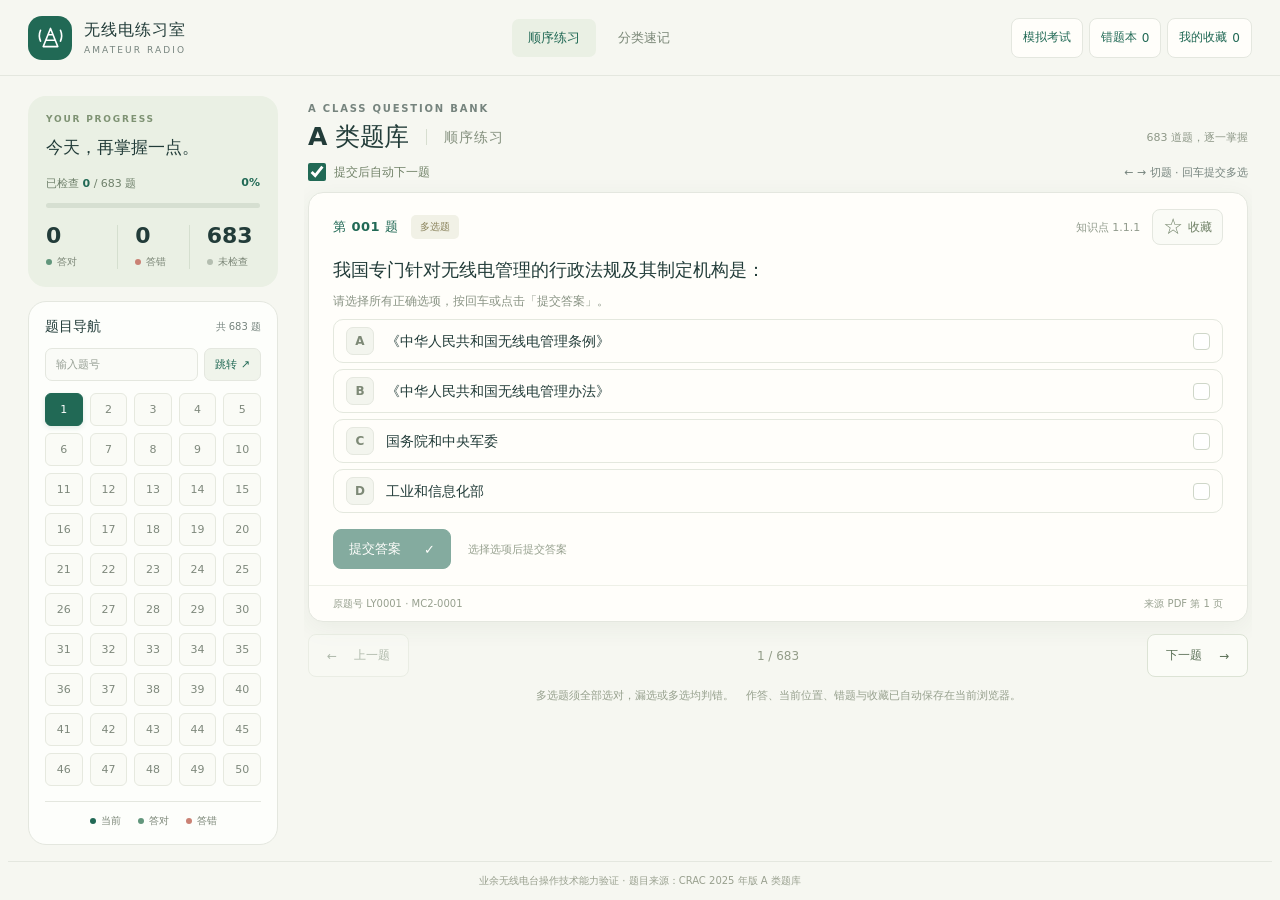
==== commit 5900d8ac: "优化练习布局并完善模拟考试、错题与收藏功能" ====
--- a/index.html
+++ b/index.html
@@ -9,6 +9,7 @@
   <link rel="stylesheet" href="study.css">
   <script src="questions.js" defer></script>
   <script src="study-data.js" defer></script>
+  <script src="layout.js" defer></script>
   <script src="app.js" defer></script>
 </head>
 <body class="practice-page">
@@ -18,12 +19,13 @@
       <span>无线电练习室<small>AMATEUR RADIO</small></span>
     </a>
     <nav class="header-nav" aria-label="学习方式"><a href="index.html" aria-current="page">顺序练习</a><a href="study.html">分类速记</a></nav>
-    <span class="edition"><span></span>A 类 · 2025 版题库</span>
+    <nav class="utility-nav" aria-label="我的题库"><a href="index.html?exam=1" data-collection="exam">模拟考试</a><a href="index.html?collection=mistakes" data-collection="mistakes">错题本 <span id="mistakes-count">0</span></a><a href="index.html?collection=favorites" data-collection="favorites">我的收藏 <span id="favorites-count">0</span></a></nav>
   </header>
 
   <div class="workspace">
+    <dialog id="practice-navigation" class="navigation-dialog" aria-labelledby="practice-navigation-title">
+      <div class="dialog-heading"><h2 id="practice-navigation-title">题目导航</h2><button type="button" data-close-dialog aria-label="关闭题目导航">✕</button></div>
     <aside id="practice-sidebar" class="sidebar" aria-label="练习进度与题目导航">
-      <a class="mobile-practice-link" href="#question-card">↑ 返回做题</a>
       <section class="progress-card">
         <p class="eyebrow">YOUR PROGRESS</p>
         <h2>今天，再掌握一点。</h2>
@@ -40,17 +42,23 @@
           <button type="submit">跳转 <span aria-hidden="true">↗</span></button>
         </form>
         <div id="question-nav" class="question-grid" aria-label="按顺序选择题目"></div>
-        <div class="legend"><span><i class="dot current"></i>当前</span><span><i class="dot correct"></i>答对</span><span><i class="dot incorrect"></i>答错</span></div>
+        <div class="legend"><span><i class="dot current"></i>当前</span><span><i class="dot correct"></i>答对</span><span><i class="dot incorrect"></i>答错</span><span class="exam-answered-legend"><i class="dot answered"></i>已作答</span></div>
       </section>
       <p class="sidebar-note">循序渐进，每次一题。<br>单选与多选均按原题答案检查。</p>
     </aside>
+    </dialog>
 
     <main>
       <div class="page-heading"><div><p class="eyebrow">A CLASS QUESTION BANK</p><h1>A 类题库<span id="practice-mode">顺序练习</span></h1></div><span class="total-label"><span data-total>683</span> 道题，逐一掌握</span></div>
       <p id="practice-context" class="practice-context" hidden></p>
-      <div class="practice-settings"><label for="auto-next"><input id="auto-next" type="checkbox" checked>提交后自动下一题</label><span class="keyboard-hint">← → 切题 · 回车提交多选</span><a class="mobile-practice-link" href="#practice-sidebar">题目导航 ↓</a></div>
+      <section id="exam-panel" class="exam-panel" aria-label="模拟考试控制" hidden>
+        <div class="exam-toolbar"><div class="exam-clock"><span>剩余时间</span><strong id="exam-timer" role="timer" aria-label="剩余考试时间">40:00</strong></div><p id="exam-status"></p><button id="start-exam" class="primary-button" type="button">开始考试</button><button id="submit-exam" class="primary-button" type="button" hidden>交卷</button><button id="new-exam" class="secondary-button" type="button" hidden>重新组卷</button></div>
+        <p id="exam-result" class="exam-result" role="status" tabindex="-1" hidden></p>
+      </section>
+      <div id="empty-collection" class="empty-collection" tabindex="-1" hidden><h2 id="empty-title"></h2><p id="empty-description"></p><a href="index.html" class="secondary-button">去做题 →</a></div>
+      <div id="practice-settings" class="practice-settings"><label for="auto-next"><input id="auto-next" type="checkbox" checked>提交后自动下一题</label><span class="keyboard-hint">← → 切题 · 回车提交多选</span><button type="button" class="mobile-practice-link" data-open-dialog="practice-navigation" aria-haspopup="dialog" aria-controls="practice-navigation">题目导航 ☷</button></div>
       <article id="question-card" class="question-card" aria-labelledby="question-title">
-        <div class="question-topline"><div class="question-label"><span id="question-number">第 001 题</span><span id="question-type" class="type-badge">多选题</span></div><span id="chapter-label" class="chapter-label"></span></div>
+        <div class="question-topline"><div class="question-label"><span id="question-number">第 001 题</span><span id="question-type" class="type-badge">多选题</span></div><div class="question-tools"><span id="chapter-label" class="chapter-label"></span><button id="toggle-favorite" class="favorite-button" type="button" aria-label="收藏本题" aria-pressed="false"><span id="favorite-icon" aria-hidden="true">☆</span><span id="favorite-label">收藏</span></button></div></div>
         <h2 id="question-title" tabindex="-1"></h2>
         <p id="selection-hint" class="selection-hint"></p>
         <p id="image-notice" class="image-notice" hidden></p>
@@ -59,9 +67,9 @@
           <div id="feedback" class="feedback" role="status" aria-live="polite" hidden></div>
           <div class="answer-actions"><button id="check-answer" class="primary-button" disabled>提交答案 <span aria-hidden="true">✓</span></button><button id="retry-answer" class="text-button" hidden>重新作答</button><span id="action-hint">选择选项后提交答案</span></div>
         </div>
-        <div class="source-line"><span id="source-id"></span><span id="source-pages"></span></div>
+        <div class="source-line"><span id="source-id"></span><span id="source-pages"></span><button id="remove-mistake" class="text-button" type="button" hidden>移出错题本</button></div>
       </article>
-      <nav class="page-navigation" aria-label="上一题与下一题"><button id="previous-question" class="secondary-button" aria-keyshortcuts="ArrowLeft"><span aria-hidden="true">←</span> 上一题</button><span id="page-position">1 / 683</span><button id="next-question" class="secondary-button" aria-keyshortcuts="ArrowRight">下一题 <span aria-hidden="true">→</span></button></nav>
+      <nav id="page-navigation" class="page-navigation" aria-label="上一题与下一题"><button id="previous-question" class="secondary-button" aria-keyshortcuts="ArrowLeft"><span aria-hidden="true">←</span> 上一题</button><span id="page-position">1 / 683</span><button id="next-question" class="secondary-button" aria-keyshortcuts="ArrowRight">下一题 <span aria-hidden="true">→</span></button></nav>
       <p class="practice-note">多选题须全部选对，漏选或多选均判错。<br><span id="save-status" role="status"></span></p>
     </main>
   </div>
--- a/styles.css
+++ b/styles.css
@@ -28,8 +28,6 @@
 .brand-icon { display: grid; place-items: center; width: 44px; height: 44px; background: var(--green); color: #fff; border-radius: 14px; }
 .brand-icon svg { width: 29px; height: 29px; }
 .brand small { display: block; font-size: 9px; font-weight: 500; letter-spacing: 2.1px; margin-top: 4px; color: var(--muted); }
-.edition { display: flex; align-items: center; gap: 8px; font-size: 12px; color: #526b5f; padding: 9px 13px; background: #eaf0e5; border-radius: 30px; }
-.edition > span { width: 6px; height: 6px; border-radius: 50%; background: #74955e; }
 .workspace { max-width: 1344px; margin: 0 auto; padding: 42px 40px 30px; display: grid; grid-template-columns: 278px minmax(0, 1fr); gap: 38px; align-items: start; }
 .workspace > main { min-width: 0; }
 .sidebar { display: grid; gap: 20px; }
@@ -73,6 +71,16 @@
 .page-heading h1 { font-size: 29px; font-weight: 650; letter-spacing: -.5px; margin: 0; }
 .page-heading h1 span { font-size: 14px; color: #84907e; font-weight: 400; letter-spacing: 1px; margin-left: 17px; border-left: 1px solid #d7ded0; padding-left: 17px; vertical-align: middle; }
 .total-label { color: #8e9888; font-size: 11px; padding-top: 36px; white-space: nowrap; }
+.empty-collection { padding: 36px 24px; border: 1px solid var(--border); border-radius: 16px; background: #fffefa; text-align: center; scroll-margin-top: 12px; }
+.empty-collection h2 { font-size: 20px; margin: 0 0 12px; }
+.empty-collection p { font-size: 13px; color: var(--muted); line-height: 1.8; }
+.empty-collection a { display: inline-flex; margin-top: 12px; text-decoration: none; }
+.question-tools { display: flex; align-items: center; gap: 12px; }
+.favorite-button { display: inline-flex; align-items: center; justify-content: center; gap: 5px; min-height: 44px; padding: 6px 10px; border: 1px solid var(--border); border-radius: 8px; color: #718268; background: #fafbf6; font-size: 12px; }
+.favorite-button > span:first-child { font-size: 22px; line-height: 1; }
+.favorite-button[aria-pressed="true"] { color: #9a712d; border-color: #dfc68f; background: #fff6df; }
+.source-line:has(#remove-mistake:not([hidden])) { align-items: center; }
+#remove-mistake { margin-left: auto; font-size: 11px; }
 .practice-settings { display: flex; align-items: center; justify-content: space-between; flex-wrap: wrap; gap: 8px 16px; margin-bottom: 16px; font-size: 12px; color: #718268; }
 .practice-settings label { display: flex; align-items: center; gap: 8px; min-height: 44px; cursor: pointer; }
 .practice-settings input { width: 18px; height: 18px; margin: 0; accent-color: var(--green); }
@@ -100,8 +108,9 @@
 .option input:checked { background: var(--green); border-color: var(--green); box-shadow: inset 0 0 0 3px #fff; }
 .option:has(input:disabled) { cursor: default; }
 .option.is-correct { border-color: #76a185; background: #eef6ee; }
-.option.is-wrong { border-color: #cd8a80; background: #fcf0eb; }
-.option.is-wrong .option-letter { background: var(--red); border-color: var(--red); color: #fff; }
+.option.is-wrong:has(input:checked) { border-color: #cd8a80; background: #fbe3df; }
+.option.is-wrong:has(input:checked) .option-letter { background: var(--red); border-color: var(--red); color: #fff; }
+.option.is-wrong input:checked { background: var(--red); border-color: var(--red); }
 .option-mark { font-size: 10px; font-weight: 600; white-space: nowrap; color: #4e805d; }
 .is-wrong .option-mark { color: var(--red); }
 .feedback { padding: 15px 17px; border-radius: 9px; margin-top: 22px; background: #edf5eb; color: #326746; font-size: 13px; line-height: 1.8; }
@@ -138,7 +147,6 @@
   .brand { font-size: 15px; gap: 9px; }
   .brand-icon { width: 37px; height: 37px; border-radius: 11px; }
   .brand small { font-size: 8px; letter-spacing: 1.4px; }
-  .edition { font-size: 10px; padding: 8px 10px; }
   .workspace { display: flex; flex-direction: column; padding: 24px 16px; gap: 28px; }
   main { width: 100%; order: -1; }
   .page-heading { min-height: auto; margin-bottom: 23px; padding: 0 4px; }
@@ -178,7 +186,6 @@
   .sidebar-note { display: none; }
 }
 @media (max-width: 380px) {
-  .edition { display: none; }
   .question-card { padding-left: 16px; padding-right: 16px; }
   .source-line { margin-left: -16px; margin-right: -16px; padding-left: 16px; padding-right: 16px; overflow-wrap: anywhere; }
   .page-heading h1 span { margin-left: 10px; padding-left: 10px; }
@@ -188,7 +195,7 @@
   .practice-page .brand { font-size: 13px; gap: 6px; letter-spacing: 0; }
   .practice-page .brand-icon { width: 28px; height: 28px; border-radius: 9px; }
   .practice-page .brand-icon svg { width: 22px; height: 22px; }
-  .practice-page .brand small, .practice-page .edition { display: none; }
+  .practice-page .brand small { display: none; }
   .practice-page .header-nav { width: auto; gap: 0; }
   .practice-page .header-nav a { display: flex; align-items: center; min-height: 44px; padding: 8px; font-size: 11px; }
   .practice-page .workspace { padding: 8px 10px 16px; gap: 20px; }
@@ -197,9 +204,12 @@
   .practice-page .page-heading h1 { font-size: 18px; }
   .practice-page .practice-context { margin: 4px 0; font-size: 11px; line-height: 1.6; }
   .practice-page .practice-settings { margin-bottom: 4px; }
+  .practice-page .question-tools { gap: 4px; }
+  .practice-page .favorite-button { width: 44px; padding: 0; }
+  .practice-page #favorite-label { display: none; }
   .practice-page .question-card { padding: 12px 12px 0; border-radius: 12px; scroll-margin-top: 6px; }
   .practice-page .question-label { gap: 8px; }
-  .practice-page #question-title { font-size: 16px; line-height: 1.6; margin: 12px 0 6px; }
+  .practice-page #question-title { font-size: 16px; line-height: 1.6; margin: 6px 0; }
   .practice-page .selection-hint { margin-bottom: 10px; font-size: 11px; line-height: 1.5; }
   .practice-page .options { gap: 6px; }
   .practice-page .option { min-height: 44px; padding: 8px; gap: 8px; border-radius: 8px; }
@@ -218,3 +228,103 @@
   .practice-page .page-navigation .secondary-button { min-height: 44px; padding: 10px; }
 }
 @media (prefers-reduced-motion: reduce) { * { transition: none !important; } }
+
+.utility-nav { display: flex; align-items: center; justify-content: flex-end; gap: 6px; }
+.utility-nav a { display: inline-flex; align-items: center; justify-content: center; gap: 5px; min-height: 40px; padding: 8px 11px; border: 1px solid var(--border); border-radius: 8px; color: var(--green); background: #fffefa; font-size: 12px; text-decoration: none; white-space: nowrap; }
+.utility-nav a:hover, .utility-nav a[aria-current="page"] { border-color: #bcd2c0; background: var(--green-light); }
+.navigation-dialog { color: var(--ink); }
+.dialog-heading { display: flex; justify-content: space-between; align-items: center; gap: 12px; margin-bottom: 12px; }
+.dialog-heading h2 { font-size: 17px; margin: 0; }
+.dialog-heading button { min-width: 44px; min-height: 44px; border: 1px solid var(--border); border-radius: 8px; background: #fffefa; color: var(--green); }
+.mobile-selector { display: none; }
+html:has(.navigation-dialog[open]) { overflow: hidden; }
+.exam-panel { position: sticky; top: 0; z-index: 3; margin-bottom: 10px; padding: 10px 14px; border: 1px solid #cdddcf; border-radius: 12px; background: #f1f6ee; }
+.exam-toolbar { display: flex; align-items: center; gap: 12px; }
+.exam-clock { display: flex; align-items: center; gap: 10px; flex-shrink: 0; color: var(--green); }
+.exam-clock > span { font-size: 11px; }
+#exam-timer { font-size: 22px; font-variant-numeric: tabular-nums; }
+#exam-timer.time-warning { color: var(--red); }
+#exam-status { flex: 1; min-width: 0; margin: 0; color: var(--muted); font-size: 11px; line-height: 1.6; }
+.exam-result { margin: 8px 0 0; padding-top: 8px; border-top: 1px solid #d6e0d1; font-size: 13px; line-height: 1.7; color: var(--green); }
+.exam-result.incorrect { color: var(--red); }
+.exam-answered-legend { display: none !important; }
+.exam-taking .legend > span:nth-child(2), .exam-taking .legend > span:nth-child(3) { display: none; }
+.exam-taking .legend .exam-answered-legend { display: flex !important; }
+.dot.answered { background: #7097a4; }
+.question-grid button.answered-pending { color: #3c6876; background: #e5eff2; border-color: #c2d6dc; }
+.exam-mode .page-heading .eyebrow { display: none; }
+.exam-mode .page-heading { min-height: 38px; }
+@media (max-width: 760px) {
+  .exam-toolbar { flex-wrap: wrap; gap: 6px 10px; }
+  .exam-clock { flex: 1; }
+  #exam-status { order: 3; flex-basis: 100%; }
+  .practice-page:has(#exam-panel:not([hidden])) .question-card { scroll-margin-top: 105px; }
+}
+@media (min-width: 761px) {
+  .practice-page, .study-page { height: 100dvh; display: grid; grid-template-rows: 76px minmax(0, 1fr) auto; }
+  .site-header { width: 100%; height: 76px; padding: 0 28px; gap: 20px; }
+  .brand { font-size: 16px; }
+  .navigation-dialog:not([open]) { display: block; position: static; width: 100%; max-width: none; max-height: none; margin: 0; padding: 0; border: 0; background: transparent; overflow: visible; min-width: 0; }
+  .navigation-dialog .dialog-heading { display: none; }
+  .workspace { width: 100%; min-height: 0; padding: 20px 28px 16px; gap: 26px; grid-template-columns: 250px minmax(0, 1fr); }
+  .workspace > main { max-height: 100%; overflow-y: auto; padding: 2px 4px; }
+  .workspace #practice-navigation { height: 100%; min-height: 0; }
+  .sidebar { height: 100%; min-height: 0; grid-template-rows: auto minmax(0, 1fr); gap: 14px; }
+  .progress-card { padding: 18px; }
+  .progress-card h2 { margin-bottom: 17px; font-size: 17px; }
+  .progress-card progress { margin-bottom: 17px; }
+  .stats strong { font-size: 22px; }
+  .navigation-card { min-height: 0; padding: 16px; display: flex; flex-direction: column; }
+  .jump-form { margin: 12px 0; }
+  .question-grid { flex: 1; max-height: none; min-height: 0; }
+  .legend { margin-top: 12px; padding-top: 12px; }
+  .sidebar-note { display: none; }
+  .page-heading { min-height: 46px; margin-bottom: 5px; }
+  .page-heading .eyebrow { margin-bottom: 6px; }
+  .page-heading h1 { font-size: 25px; }
+  .total-label { padding-top: 27px; }
+  .practice-settings { margin-bottom: 6px; }
+  .practice-settings label { min-height: 28px; }
+  .favorite-button { min-height: 34px; }
+  .question-card { padding: 16px 24px 0; border-radius: 15px; }
+  #question-title { font-size: 18px; line-height: 1.65; margin: 10px 0 6px; }
+  .selection-hint { margin-bottom: 8px; }
+  .options { gap: 6px; }
+  .option { min-height: 44px; padding: 7px 12px; gap: 12px; }
+  .option-text { line-height: 1.65; }
+  .option-letter { width: 28px; height: 28px; }
+  .feedback { margin-top: 12px; padding: 9px 12px; line-height: 1.6; }
+  .question-result { display: flex; align-items: center; gap: 14px; min-height: 56px; margin: 8px 0; }
+  .question-result .feedback { flex: 1; min-width: 0; margin: 0; font-size: 12px; line-height: 1.5; }
+  .question-result .feedback strong { font-size: 13px; }
+  .question-result:has(#retry-answer:not([hidden])) #check-answer,
+  .question-result:has(#retry-answer:not([hidden])) #action-hint { display: none; }
+  .question-result:has(#retry-answer:not([hidden])) .answer-actions { flex-shrink: 0; }
+  .answer-actions { min-height: 44px; padding: 0; }
+  .primary-button { padding: 10px 15px; }
+  .source-line { margin: 0 -24px; padding: 9px 24px; }
+  .page-navigation { margin-top: 12px; }
+  .practice-note { margin: 10px 0 0; line-height: 1.6; }
+  .practice-note br { display: none; }
+  .practice-note #save-status { margin-left: 12px; }
+  .site-footer { width: 100%; padding: 10px 20px; }
+}
+@media (max-width: 1000px) and (min-width: 761px) {
+  .site-header { gap: 10px; padding: 0 20px; }
+  .brand small { display: none; }
+  .brand { font-size: 14px; gap: 8px; letter-spacing: 0; }
+  .utility-nav a { font-size: 11px; padding: 8px; }
+  .workspace { padding: 18px 20px; gap: 20px; grid-template-columns: 220px minmax(0, 1fr); }
+}
+@media (max-width: 760px) {
+  .navigation-dialog { width: calc(100% - 24px); max-width: 480px; max-height: calc(100dvh - 32px); margin: auto; padding: 16px; border: 1px solid var(--border); border-radius: 16px; background: #f6f7f1; overscroll-behavior: contain; }
+  .navigation-dialog::backdrop { background: #172f2c80; }
+  .navigation-dialog:not([open]) { display: none; }
+  .navigation-dialog .question-grid { max-height: min(40dvh, 320px); }
+  .mobile-selector { display: flex; align-items: center; justify-content: space-between; gap: 10px; width: 100%; min-height: 44px; border: 1px solid var(--border); border-radius: 9px; background: #fffefa; padding: 12px; color: var(--green); font-size: 12px; text-align: left; }
+  .mobile-selector span { color: var(--muted); font-size: 10px; }
+  button.mobile-practice-link { border: 1px solid var(--border); border-radius: 8px; background: #fffefa; padding: 8px 12px; }
+  .practice-page .site-header, .study-page .site-header { flex-wrap: wrap; gap: 4px 8px; padding: 6px 12px; }
+  .utility-nav { width: 100%; order: 4; gap: 6px; }
+  .utility-nav a { min-height: 44px; flex: 1; padding: 7px; font-size: 11px; }
+}
--- a/study.css
+++ b/study.css
@@ -11,7 +11,6 @@
 .study-progress progress { margin: 12px 0; }
 .study-progress small { display: block; font-size: 10px; color: #88957c; line-height: 1.9; }
 .topic-nav { display: grid; gap: 5px; }
-.topic-menu > summary { display: none; }
 .topic-button { display: flex; align-items: center; gap: 11px; border: 1px solid transparent; text-align: left; padding: 11px; border-radius: 10px; background: transparent; color: #768170; width: 100%; }
 .topic-button:hover { background: #edf1e7; }
 .topic-button[aria-current="true"] { background: #fffefa; border-color: #dce4d4; color: var(--green); }
@@ -19,9 +18,6 @@
 .topic-button[aria-current="true"] .topic-ordinal { color: var(--green); }
 .topic-button b { display: block; font-size: 12px; font-weight: 600; line-height: 1.6; }
 .topic-button small { display: block; margin-top: 3px; font-size: 9px; color: #8e9985; }
-.mixed-link { display: block; text-decoration: none; color: var(--green); border: 1px solid #dce4d4; border-radius: 10px; padding: 15px; margin: 18px 0 0; background: #fdfef9; font-size: 12px; }
-.mixed-link > span { float: right; }
-.mixed-link small { display: block; margin-top: 7px; font-size: 10px; color: #8b977e; }
 .study-main { min-width: 0; }
 .study-heading { padding: 6px 0 20px; }
 .study-heading h1 { margin: 0 0 18px; font-size: 34px; font-weight: 650; letter-spacing: -.8px; }
@@ -103,6 +99,11 @@
 .site-footer a { color: #839173; }
 .practice-context { margin: -7px 0 20px; font-size: 12px; line-height: 1.9; color: #7a8c6f; }
 .practice-context a { color: var(--green); margin-right: 8px; }
+.group-nav { display: flex; flex-wrap: wrap; gap: 7px; margin-bottom: 14px; }
+.group-tab { padding: 9px 12px; border: 1px solid var(--border); border-radius: 8px; background: #fffefa; color: #718268; text-align: left; font-size: 11px; line-height: 1.6; }
+.group-tab[aria-current="true"] { background: var(--green-light); border-color: #a7c5ad; color: var(--green); }
+.question-range { display: block; font-size: 9px; font-weight: 400; line-height: 1.6; color: var(--muted); overflow-wrap: anywhere; }
+.group-tab { max-width: 100%; }
 @media (max-width: 1050px) { .study-shell { padding: 30px 24px; gap: 24px; grid-template-columns: 230px minmax(0, 1fr); } .study-method { grid-template-columns: repeat(2, minmax(0, 1fr)); gap: 17px; } .study-heading h1 { font-size: 29px; } .knowledge-card { padding: 21px; } .topic-heading h2 { font-size: 21px; } }
 @media (max-width: 760px) {
   .site-header { height: auto; min-height: 82px; flex-wrap: wrap; gap: 16px; padding-top: 18px; padding-bottom: 14px; }
@@ -113,9 +114,6 @@
   .study-progress { padding: 20px; }
   .study-progress h2 { margin-bottom: 12px; }
   .topic-nav { display: grid; grid-template-columns: repeat(2, minmax(0, 1fr)); gap: 5px; }
-  .topic-menu > summary { display: flex; justify-content: space-between; font-size: 12px; color: var(--green); background: #fffefa; border: 1px solid var(--border); padding: 15px; border-radius: 9px; list-style: none; }
-  .topic-menu > summary span { font-size: 10px; color: #8a9a7c; }
-  .topic-menu[open] > .topic-nav { margin-top: 10px; }
   .topic-button { padding: 10px 8px; gap: 6px; align-items: start; }
   .topic-ordinal { width: 19px; line-height: 1.8; }
   .topic-button b { font-size: 10px; }
@@ -141,3 +139,50 @@
   .rule-list { font-size: 12px; }
   .reference-table th, .reference-table td { font-size: 10px; min-width: 92px; }
 }
+@media (min-width: 761px) {
+  .study-shell { width: 100%; height: 100%; min-height: 0; padding: 20px 28px 16px; gap: 26px; grid-template-columns: 250px minmax(0, 1fr); }
+  .study-sidebar { position: static; max-height: 100%; }
+  .study-progress { padding: 16px 18px; margin-bottom: 12px; }
+  .study-progress h2 { margin-bottom: 12px; font-size: 17px; }
+  .study-progress small { line-height: 1.5; }
+  .topic-button { padding: 7px 10px; gap: 8px; }
+  .topic-button small { margin-top: 1px; }
+  .topic-nav { gap: 3px; }
+  .study-main { max-height: 100%; overflow-y: auto; padding: 2px 6px 2px 2px; scrollbar-gutter: stable; }
+  .study-heading { padding-bottom: 16px; }
+  .study-heading h1 { font-size: 30px; margin-bottom: 12px; }
+  .study-facts { margin-top: 16px; }
+  .study-method { padding: 14px 18px; margin-bottom: 16px; }
+  .exam-strip { padding: 10px 16px; margin-bottom: 16px; }
+  .guide-panel > summary { padding: 13px 18px; }
+  .topic-heading { padding-top: 2px; margin-bottom: 14px; }
+  .topic-heading h2 { font-size: 23px; }
+  .knowledge-card { padding: 20px; }
+  .knowledge-card h3 { font-size: 19px; margin-bottom: 12px; }
+  .study-bottom-note { margin: 14px 0 0; }
+}
+@media (max-width: 1000px) and (min-width: 761px) {
+  .study-shell { padding: 18px 20px; gap: 20px; grid-template-columns: 220px minmax(0, 1fr); }
+}
+@media (max-width: 760px) {
+  .study-page .site-header { min-height: 52px; }
+  .study-page .brand { font-size: 13px; gap: 6px; letter-spacing: 0; }
+  .study-page .brand-icon { width: 28px; height: 28px; border-radius: 9px; }
+  .study-page .brand-icon svg { width: 22px; height: 22px; }
+  .study-page .brand small { display: none; }
+  .study-page .header-nav { width: auto; order: initial; margin-left: auto; gap: 0; }
+  .study-page .header-nav a { min-height: 44px; display: flex; align-items: center; font-size: 11px; padding: 8px; }
+  .study-shell { padding: 14px 12px; gap: 14px; }
+  .study-main { order: 0; }
+  .study-progress { padding: 12px 14px; margin-bottom: 10px; }
+  .study-progress .eyebrow, .study-progress h2, .study-progress small { display: none; }
+  .study-progress > p:not(.eyebrow) { margin: 0; }
+  .study-progress strong { font-size: 20px; }
+  .study-progress progress { margin: 8px 0 0; }
+  .topic-heading { padding-top: 4px; margin-bottom: 14px; }
+  .group-nav { display: grid; margin: 0; }
+  .group-tab { min-height: 44px; }
+  .knowledge-groups { margin-top: 12px; }
+  .topic-button { min-height: 56px; }
+  .study-bottom-note { margin-top: 14px; }
+}
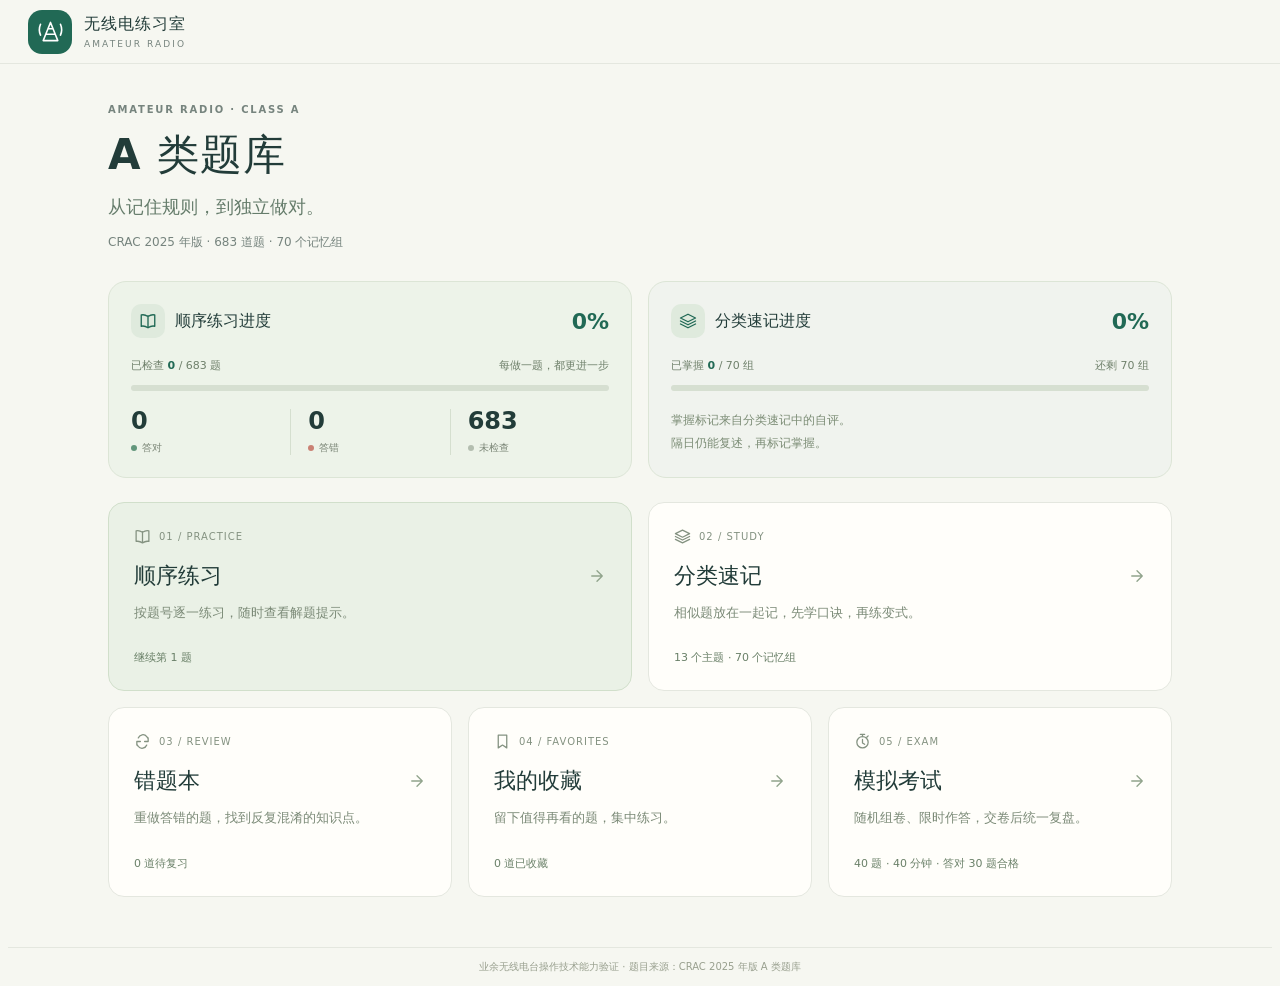
==== commit c1eab81c: "优化首页与分类速记并完善做题交互 首页集中展示进度与入口，分类速记按主题和记忆组逐级展示准确题号范围。  做题页精简为图标操作，错题收藏直接答题，新增提示弹窗与左右滑动切题动画。  补齐第462题配图" ====
--- a/index.html
+++ b/index.html
@@ -4,76 +4,51 @@
   <meta charset="UTF-8">
   <meta name="viewport" content="width=device-width, initial-scale=1">
   <meta name="color-scheme" content="light">
-  <title>A 类题库 · 顺序练习</title>
+  <title>A 类题库 · 无线电练习室</title>
   <link rel="stylesheet" href="styles.css">
   <link rel="stylesheet" href="study.css">
   <script src="questions.js" defer></script>
   <script src="study-data.js" defer></script>
-  <script src="layout.js" defer></script>
-  <script src="app.js" defer></script>
+  <script src="icons.js" defer></script>
+  <script src="home.js" defer></script>
 </head>
-<body class="practice-page">
+<body class="home-page">
   <header class="site-header">
-    <a class="brand" href="index.html" aria-label="A 类题库首页">
-      <span class="brand-icon" aria-hidden="true"><svg viewBox="0 0 32 32" fill="none"><path d="m8 26 8-20 8 20M11 19h10M13.5 13h5M8 26h16M5 8a15 15 0 0 0 0 12M27 8a15 15 0 0 1 0 12" stroke="currentColor" stroke-width="1.8" stroke-linecap="round" stroke-linejoin="round"/></svg></span>
-      <span>无线电练习室<small>AMATEUR RADIO</small></span>
-    </a>
-    <nav class="header-nav" aria-label="学习方式"><a href="index.html" aria-current="page">顺序练习</a><a href="study.html">分类速记</a></nav>
-    <nav class="utility-nav" aria-label="我的题库"><a href="index.html?exam=1" data-collection="exam">模拟考试</a><a href="index.html?collection=mistakes" data-collection="mistakes">错题本 <span id="mistakes-count">0</span></a><a href="index.html?collection=favorites" data-collection="favorites">我的收藏 <span id="favorites-count">0</span></a></nav>
+    <a class="brand" href="index.html" aria-label="A 类题库首页"><span class="brand-icon" aria-hidden="true"><svg viewBox="0 0 32 32" fill="none"><path d="m8 26 8-20 8 20M11 19h10M13.5 13h5M8 26h16M5 8a15 15 0 0 0 0 12M27 8a15 15 0 0 1 0 12" stroke="currentColor" stroke-width="1.8" stroke-linecap="round" stroke-linejoin="round"/></svg></span><span>无线电练习室<small>AMATEUR RADIO</small></span></a>
   </header>
-
-  <div class="workspace">
-    <dialog id="practice-navigation" class="navigation-dialog" aria-labelledby="practice-navigation-title">
-      <div class="dialog-heading"><h2 id="practice-navigation-title">题目导航</h2><button type="button" data-close-dialog aria-label="关闭题目导航">✕</button></div>
-    <aside id="practice-sidebar" class="sidebar" aria-label="练习进度与题目导航">
-      <section class="progress-card">
-        <p class="eyebrow">YOUR PROGRESS</p>
-        <h2>今天，再掌握一点。</h2>
-        <div class="progress-caption"><span>已检查 <strong id="answered-count">0</strong> / <span data-total>683</span> 题</span><strong id="progress-percent">0%</strong></div>
-        <progress id="progress" value="0" max="683" aria-label="答题进度"></progress>
-        <div class="stats"><div><strong id="correct-count">0</strong><span><i class="dot correct"></i>答对</span></div><div><strong id="incorrect-count">0</strong><span><i class="dot incorrect"></i>答错</span></div><div><strong id="remaining-count">683</strong><span><i class="dot pending"></i>未检查</span></div></div>
+  <main class="library-main">
+    <section id="home-panel" aria-labelledby="home-title">
+      <div class="home-heading"><p class="eyebrow">AMATEUR RADIO · CLASS A</p><h1 id="home-title">A 类题库</h1><p>从记住规则，到独立做对。</p><span>CRAC 2025 年版 · 683 道题 · 70 个记忆组</span></div>
+      <section class="home-dashboard" aria-label="学习进度">
+        <section class="progress-card" aria-labelledby="practice-progress-title">
+          <div class="dashboard-heading"><span class="dashboard-icon" data-icon="book"></span><h2 id="practice-progress-title">顺序练习进度</h2><strong id="progress-percent">0%</strong></div>
+          <div class="progress-caption"><span>已检查 <strong id="answered-count">0</strong> / 683 题</span><span>每做一题，都更进一步</span></div>
+          <progress id="progress" value="0" max="683" aria-label="顺序练习进度"></progress>
+          <div class="stats"><div><strong id="correct-count">0</strong><span><i class="dot correct"></i>答对</span></div><div><strong id="incorrect-count">0</strong><span><i class="dot incorrect"></i>答错</span></div><div><strong id="remaining-count">683</strong><span><i class="dot pending"></i>未检查</span></div></div>
+        </section>
+        <section class="progress-card mastery-card" aria-labelledby="study-progress-title">
+          <div class="dashboard-heading"><span class="dashboard-icon" data-icon="layers"></span><h2 id="study-progress-title">分类速记进度</h2><strong id="mastered-percent">0%</strong></div>
+          <div class="progress-caption"><span>已掌握 <strong id="mastered-count">0</strong> / 70 组</span><span id="mastery-remaining">还剩 70 组</span></div>
+          <progress id="study-progress" value="0" max="70" aria-label="已掌握的记忆组"></progress>
+          <p class="mastery-note">掌握标记来自分类速记中的自评。<br>隔日仍能复述，再标记掌握。</p>
+        </section>
       </section>
-
-      <section class="navigation-card">
-        <div class="section-heading"><h2>题目导航</h2><span>共 <span data-total>683</span> 题</span></div>
-        <form id="jump-form" class="jump-form">
-          <label class="sr-only" for="jump-input">跳转到题号</label>
-          <input id="jump-input" type="number" min="1" max="683" step="1" placeholder="输入题号" required>
-          <button type="submit">跳转 <span aria-hidden="true">↗</span></button>
-        </form>
-        <div id="question-nav" class="question-grid" aria-label="按顺序选择题目"></div>
-        <div class="legend"><span><i class="dot current"></i>当前</span><span><i class="dot correct"></i>答对</span><span><i class="dot incorrect"></i>答错</span><span class="exam-answered-legend"><i class="dot answered"></i>已作答</span></div>
-      </section>
-      <p class="sidebar-note">循序渐进，每次一题。<br>单选与多选均按原题答案检查。</p>
-    </aside>
-    </dialog>
-
-    <main>
-      <div class="page-heading"><div><p class="eyebrow">A CLASS QUESTION BANK</p><h1>A 类题库<span id="practice-mode">顺序练习</span></h1></div><span class="total-label"><span data-total>683</span> 道题，逐一掌握</span></div>
-      <p id="practice-context" class="practice-context" hidden></p>
-      <section id="exam-panel" class="exam-panel" aria-label="模拟考试控制" hidden>
-        <div class="exam-toolbar"><div class="exam-clock"><span>剩余时间</span><strong id="exam-timer" role="timer" aria-label="剩余考试时间">40:00</strong></div><p id="exam-status"></p><button id="start-exam" class="primary-button" type="button">开始考试</button><button id="submit-exam" class="primary-button" type="button" hidden>交卷</button><button id="new-exam" class="secondary-button" type="button" hidden>重新组卷</button></div>
-        <p id="exam-result" class="exam-result" role="status" tabindex="-1" hidden></p>
-      </section>
-      <div id="empty-collection" class="empty-collection" tabindex="-1" hidden><h2 id="empty-title"></h2><p id="empty-description"></p><a href="index.html" class="secondary-button">去做题 →</a></div>
-      <div id="practice-settings" class="practice-settings"><label for="auto-next"><input id="auto-next" type="checkbox" checked>提交后自动下一题</label><span class="keyboard-hint">← → 切题 · 回车提交多选</span><button type="button" class="mobile-practice-link" data-open-dialog="practice-navigation" aria-haspopup="dialog" aria-controls="practice-navigation">题目导航 ☷</button></div>
-      <article id="question-card" class="question-card" aria-labelledby="question-title">
-        <div class="question-topline"><div class="question-label"><span id="question-number">第 001 题</span><span id="question-type" class="type-badge">多选题</span></div><div class="question-tools"><span id="chapter-label" class="chapter-label"></span><button id="toggle-favorite" class="favorite-button" type="button" aria-label="收藏本题" aria-pressed="false"><span id="favorite-icon" aria-hidden="true">☆</span><span id="favorite-label">收藏</span></button></div></div>
-        <h2 id="question-title" tabindex="-1"></h2>
-        <p id="selection-hint" class="selection-hint"></p>
-        <p id="image-notice" class="image-notice" hidden></p>
-        <fieldset id="options" class="options"><legend class="sr-only">选择答案</legend></fieldset>
-        <div class="question-result">
-          <div id="feedback" class="feedback" role="status" aria-live="polite" hidden></div>
-          <div class="answer-actions"><button id="check-answer" class="primary-button" disabled>提交答案 <span aria-hidden="true">✓</span></button><button id="retry-answer" class="text-button" hidden>重新作答</button><span id="action-hint">选择选项后提交答案</span></div>
-        </div>
-        <div class="source-line"><span id="source-id"></span><span id="source-pages"></span><button id="remove-mistake" class="text-button" type="button" hidden>移出错题本</button></div>
-      </article>
-      <nav id="page-navigation" class="page-navigation" aria-label="上一题与下一题"><button id="previous-question" class="secondary-button" aria-keyshortcuts="ArrowLeft"><span aria-hidden="true">←</span> 上一题</button><span id="page-position">1 / 683</span><button id="next-question" class="secondary-button" aria-keyshortcuts="ArrowRight">下一题 <span aria-hidden="true">→</span></button></nav>
-      <p class="practice-note">多选题须全部选对，漏选或多选均判错。<br><span id="save-status" role="status"></span></p>
-    </main>
-  </div>
+      <nav class="entry-grid" aria-label="选择学习入口">
+        <a class="entry-card entry-primary" href="practice.html"><span class="entry-number"><span data-icon="book"></span>01 / PRACTICE</span><h2>顺序练习 <span data-icon="next"></span></h2><p>按题号逐一练习，随时查看解题提示。</p><small id="home-progress">继续上次练习</small></a>
+        <a class="entry-card" href="index.html?view=groups"><span class="entry-number"><span data-icon="layers"></span>02 / STUDY</span><h2>分类速记 <span data-icon="next"></span></h2><p>相似题放在一起记，先学口诀，再练变式。</p><small>13 个主题 · 70 个记忆组</small></a>
+        <a class="entry-card" href="practice.html?collection=mistakes"><span class="entry-number"><span data-icon="refresh"></span>03 / REVIEW</span><h2>错题本 <span data-icon="next"></span></h2><p>重做答错的题，找到反复混淆的知识点。</p><small><span id="mistakes-count">0</span> 道待复习</small></a>
+        <a class="entry-card" href="practice.html?collection=favorites"><span class="entry-number"><span data-icon="bookmark"></span>04 / FAVORITES</span><h2>我的收藏 <span data-icon="next"></span></h2><p>留下值得再看的题，集中练习。</p><small><span id="favorites-count">0</span> 道已收藏</small></a>
+        <a class="entry-card" href="practice.html?exam=1"><span class="entry-number"><span data-icon="timer"></span>05 / EXAM</span><h2>模拟考试 <span data-icon="next"></span></h2><p>随机组卷、限时作答，交卷后统一复盘。</p><small>40 题 · 40 分钟 · 答对 30 题合格</small></a>
+      </nav>
+    </section>
+    <section id="library-panel" aria-labelledby="library-title" hidden>
+      <a id="library-back" class="back-to-list" href="index.html"><span data-icon="back"></span>返回首页</a>
+      <div class="library-heading"><div><p class="eyebrow">YOUR QUESTION LIBRARY</p><h1 id="library-title"></h1><p id="library-description"></p></div></div>
+      <div id="library-list" class="library-list"></div>
+    </section>
+    <p id="home-storage-note" class="practice-note" role="status"></p>
+  </main>
   <footer class="site-footer">业余无线电台操作技术能力验证 · 题目来源：CRAC 2025 年版 A 类题库</footer>
-  <noscript><p class="noscript-message">请在浏览器中启用 JavaScript 后使用答题功能。</p></noscript>
+  <noscript><p class="noscript-message">请启用 JavaScript，或阅读 <a href="A类考试_分类速记.md">文字版分类速记</a>。</p></noscript>
 </body>
 </html>
--- a/styles.css
+++ b/styles.css
@@ -21,9 +21,14 @@
 button, a, input, label { -webkit-tap-highlight-color: transparent; }
 button { cursor: pointer; }
 button:disabled { cursor: default; opacity: .45; }
-button:focus-visible, a:focus-visible, input:focus-visible, label:has(input:focus-visible) { outline: 3px solid #dbb66b; outline-offset: 4px; }
+:where(button, a, input, summary):focus { outline: none; }
+:where(button, a, input, summary):focus-visible { outline: 2px solid #80a99a; outline-offset: 3px; }
+[tabindex="-1"]:focus { outline: none; }
+.option:has(input:focus-visible) { outline: 2px solid #80a99a; outline-offset: 3px; }
+.option input:focus-visible { outline: none; }
+.search-label:focus-within { border-color: #80a99a; box-shadow: 0 0 0 3px #2169550d; }
 [hidden] { display: none !important; }
-.site-header { height: 98px; max-width: 1344px; margin: auto; padding: 0 40px; display: flex; align-items: center; justify-content: space-between; border-bottom: 1px solid var(--border); }
+.site-header { width: 100%; height: 98px; max-width: 1344px; margin: auto; padding: 0 40px; display: flex; align-items: center; justify-content: space-between; border-bottom: 1px solid var(--border); }
 .brand { display: flex; align-items: center; gap: 12px; text-decoration: none; color: var(--ink); font-weight: 700; font-size: 18px; letter-spacing: 1px; }
 .brand-icon { display: grid; place-items: center; width: 44px; height: 44px; background: var(--green); color: #fff; border-radius: 14px; }
 .brand-icon svg { width: 29px; height: 29px; }
@@ -67,47 +72,51 @@
 .question-grid button[aria-current="true"] { background: var(--green); color: white; border-color: var(--green); box-shadow: 0 2px 5px #21695522; }
 .legend { display: flex; justify-content: center; gap: 17px; margin-top: 20px; padding-top: 15px; border-top: 1px solid var(--border); }
 .sidebar-note { margin: 0; padding-left: 4px; font-size: 11px; line-height: 1.9; color: #929b8d; }
-.page-heading { min-height: 84px; display: flex; align-items: start; justify-content: space-between; gap: 15px; padding-top: 5px; margin-bottom: 21px; }
-.page-heading h1 { font-size: 29px; font-weight: 650; letter-spacing: -.5px; margin: 0; }
-.page-heading h1 span { font-size: 14px; color: #84907e; font-weight: 400; letter-spacing: 1px; margin-left: 17px; border-left: 1px solid #d7ded0; padding-left: 17px; vertical-align: middle; }
-.total-label { color: #8e9888; font-size: 11px; padding-top: 36px; white-space: nowrap; }
 .empty-collection { padding: 36px 24px; border: 1px solid var(--border); border-radius: 16px; background: #fffefa; text-align: center; scroll-margin-top: 12px; }
 .empty-collection h2 { font-size: 20px; margin: 0 0 12px; }
 .empty-collection p { font-size: 13px; color: var(--muted); line-height: 1.8; }
 .empty-collection a { display: inline-flex; margin-top: 12px; text-decoration: none; }
 .question-tools { display: flex; align-items: center; gap: 12px; }
-.favorite-button { display: inline-flex; align-items: center; justify-content: center; gap: 5px; min-height: 44px; padding: 6px 10px; border: 1px solid var(--border); border-radius: 8px; color: #718268; background: #fafbf6; font-size: 12px; }
-.favorite-button > span:first-child { font-size: 22px; line-height: 1; }
-.favorite-button[aria-pressed="true"] { color: #9a712d; border-color: #dfc68f; background: #fff6df; }
-.source-line:has(#remove-mistake:not([hidden])) { align-items: center; }
-#remove-mistake { margin-left: auto; font-size: 11px; }
-.practice-settings { display: flex; align-items: center; justify-content: space-between; flex-wrap: wrap; gap: 8px 16px; margin-bottom: 16px; font-size: 12px; color: #718268; }
-.practice-settings label { display: flex; align-items: center; gap: 8px; min-height: 44px; cursor: pointer; }
-.practice-settings input { width: 18px; height: 18px; margin: 0; accent-color: var(--green); }
+.source-line:has(.remove-mistake:not([hidden])) { align-items: center; }
+.remove-mistake { margin-left: auto; font-size: 11px; }
 .keyboard-hint { font-size: 11px; color: var(--muted); }
-.mobile-practice-link { display: none; }
 .question-card { padding: 31px 36px 0; border: 1px solid var(--border); border-radius: 20px; background: #fffefa; box-shadow: 0 6px 25px #334b3210; }
+.question-stage { position: relative; overflow: clip; }
+.question-transition-copy { position: absolute; top: 0; left: 0; width: 100%; pointer-events: none; }
 .question-topline, .question-label { display: flex; align-items: center; gap: 12px; }
 .question-topline { justify-content: space-between; }
-#question-number { color: var(--green); font-size: 13px; font-weight: 650; letter-spacing: .5px; }
+.question-number { color: var(--green); font-size: 13px; font-weight: 650; letter-spacing: .5px; }
 .type-badge { padding: 5px 9px; background: #f1f1e6; color: #8a835c; font-size: 10px; border-radius: 5px; }
-.chapter-label { color: #919b8c; font-size: 11px; }
-#question-title { font-size: 21px; font-weight: 600; line-height: 1.85; margin: 25px 0 9px; overflow-wrap: anywhere; }
-#question-title:focus { outline: none; }
+.question-title { font-size: 21px; font-weight: 600; line-height: 1.85; margin: 25px 0 9px; overflow-wrap: anywhere; }
+.question-title:focus { outline: none; }
 .selection-hint { color: #8a9485; font-size: 12px; line-height: 1.7; margin: 0 0 23px; }
 .image-notice { padding: 12px; border-radius: 8px; background: #fff4da; color: #8a6927; font-size: 12px; line-height: 1.7; overflow-wrap: anywhere; }
+.question-images { margin: 14px 0; }
+.question-image { display: block; max-width: 100%; height: auto; margin: 12px auto; padding: 8px; border: 1px solid var(--border); border-radius: 10px; background: #fff; }
+.question-hint { margin: 12px 0; padding: 14px 16px; border: 1px solid #e5d9b9; border-radius: 10px; background: #fffbef; font-size: 13px; line-height: 1.85; overflow-wrap: anywhere; }
+.question-hint h3 { margin: 0 0 8px; font-size: 14px; color: #806323; }
+.question-hint h4 { margin: 10px 0 4px; font-size: 12px; }
+.question-hint p { margin: 8px 0; }
+.question-hint ul { margin: 0; padding-left: 20px; }
+.hint-mnemonic { color: #806323; font-weight: 600; }
+.hint-pitfall { color: #805c3d; }
+.hint-caution { padding: 8px 10px; border-left: 3px solid #c6a660; background: #fff1d6; color: #805c3d; }
+.hint-footer { display: flex; flex-wrap: wrap; gap: 6px 16px; align-items: center; margin-top: 12px; font-size: 11px; }
+.hint-footer a { display: inline-flex; align-items: center; min-height: 44px; color: var(--green); text-underline-offset: 3px; }
+.hint-footer span { color: #806c4e; }
 .options { border: 0; padding: 0; margin: 0; display: grid; gap: 12px; min-width: 0; }
 .option { display: flex; position: relative; align-items: center; gap: 15px; min-height: 68px; border: 1px solid #e4e8de; padding: 15px 18px; border-radius: 10px; cursor: pointer; background: #fffefa; transition: background .15s, border-color .15s; }
 .option:hover { background: #f6f8f1; border-color: #b9cbb5; }
-.option:has(input:checked) { background: #edf4eb; border-color: #619071; }
+.option:has(input:checked) { background: #e8f1ff; border-color: #709bd4; }
 .option-letter { display: grid; place-items: center; flex-shrink: 0; height: 31px; width: 31px; color: #7d8976; background: #f3f5ee; border: 1px solid #e5e8df; border-radius: 7px; font-size: 12px; font-weight: 600; }
-.option:has(input:checked) .option-letter { color: white; background: var(--green); border-color: var(--green); }
+.option:has(input:checked) .option-letter { color: white; background: #356eae; border-color: #356eae; }
 .option-text { flex: 1; font-size: 14px; line-height: 1.85; overflow-wrap: anywhere; min-width: 0; }
 .option input { appearance: none; margin: 0; flex-shrink: 0; width: 17px; height: 17px; border: 1px solid #cfd7c9; border-radius: 4px; background: #fff; }
 .option input[type="radio"] { border-radius: 50%; }
-.option input:checked { background: var(--green); border-color: var(--green); box-shadow: inset 0 0 0 3px #fff; }
+.option input:checked { background: #356eae; border-color: #356eae; box-shadow: inset 0 0 0 3px #fff; }
 .option:has(input:disabled) { cursor: default; }
-.option.is-correct { border-color: #76a185; background: #eef6ee; }
+.option.is-correct, .option.is-correct:has(input:checked) { border-color: #76a185; background: #eef6ee; }
+.option.is-correct:has(input:checked) .option-letter, .option.is-correct input:checked { background: var(--green); border-color: var(--green); color: #fff; }
 .option.is-wrong:has(input:checked) { border-color: #cd8a80; background: #fbe3df; }
 .option.is-wrong:has(input:checked) .option-letter { background: var(--red); border-color: var(--red); color: #fff; }
 .option.is-wrong input:checked { background: var(--red); border-color: var(--red); }
@@ -136,10 +145,9 @@
 @media (max-width: 1050px) {
   .workspace { padding: 30px 24px; gap: 24px; grid-template-columns: 240px minmax(0, 1fr); }
   .site-header { padding: 0 24px; }
-  .total-label { display: none; }
   .question-card { padding: 25px 24px 0; }
   .source-line { margin: 0 -24px; padding: 15px 24px; }
-  #question-title { font-size: 19px; }
+  .question-title { font-size: 19px; }
   .option { padding: 14px; gap: 11px; }
 }
 @media (max-width: 760px) {
@@ -149,17 +157,11 @@
   .brand small { font-size: 8px; letter-spacing: 1.4px; }
   .workspace { display: flex; flex-direction: column; padding: 24px 16px; gap: 28px; }
   main { width: 100%; order: -1; }
-  .page-heading { min-height: auto; margin-bottom: 23px; padding: 0 4px; }
-  .page-heading h1 { font-size: 26px; }
-  .page-heading h1 span { font-size: 13px; }
-  .practice-settings { gap: 6px 12px; margin-bottom: 12px; }
   .keyboard-hint { display: none; }
-  .mobile-practice-link { display: inline-flex; align-items: center; min-height: 44px; color: var(--green); font-size: 12px; text-underline-offset: 4px; }
   .question-card { padding: 23px 20px 0; border-radius: 16px; scroll-margin-top: 16px; }
   #practice-sidebar { scroll-margin-top: 16px; }
   .question-topline { gap: 8px; flex-wrap: wrap; }
-  .chapter-label { font-size: 10px; }
-  #question-title { font-size: 18px; margin-top: 23px; line-height: 1.9; }
+  .question-title { font-size: 18px; margin-top: 23px; line-height: 1.9; }
   .selection-hint { font-size: 11px; }
   .option-text { font-size: 15px; }
   .option { padding: 13px 11px; gap: 10px; }
@@ -188,7 +190,6 @@
 @media (max-width: 380px) {
   .question-card { padding-left: 16px; padding-right: 16px; }
   .source-line { margin-left: -16px; margin-right: -16px; padding-left: 16px; padding-right: 16px; overflow-wrap: anywhere; }
-  .page-heading h1 span { margin-left: 10px; padding-left: 10px; }
 }
 @media (max-width: 760px) {
   .practice-page .site-header { min-height: 52px; height: auto; padding: 4px 12px; flex-wrap: nowrap; gap: 8px; }
@@ -196,20 +197,12 @@
   .practice-page .brand-icon { width: 28px; height: 28px; border-radius: 9px; }
   .practice-page .brand-icon svg { width: 22px; height: 22px; }
   .practice-page .brand small { display: none; }
-  .practice-page .header-nav { width: auto; gap: 0; }
-  .practice-page .header-nav a { display: flex; align-items: center; min-height: 44px; padding: 8px; font-size: 11px; }
   .practice-page .workspace { padding: 8px 10px 16px; gap: 20px; }
-  .practice-page .page-heading { margin-bottom: 2px; }
-  .practice-page .page-heading .eyebrow { display: none; }
-  .practice-page .page-heading h1 { font-size: 18px; }
   .practice-page .practice-context { margin: 4px 0; font-size: 11px; line-height: 1.6; }
-  .practice-page .practice-settings { margin-bottom: 4px; }
   .practice-page .question-tools { gap: 4px; }
-  .practice-page .favorite-button { width: 44px; padding: 0; }
-  .practice-page #favorite-label { display: none; }
   .practice-page .question-card { padding: 12px 12px 0; border-radius: 12px; scroll-margin-top: 6px; }
   .practice-page .question-label { gap: 8px; }
-  .practice-page #question-title { font-size: 16px; line-height: 1.6; margin: 6px 0; }
+  .practice-page .question-title { font-size: 16px; line-height: 1.6; margin: 6px 0; }
   .practice-page .selection-hint { margin-bottom: 10px; font-size: 11px; line-height: 1.5; }
   .practice-page .options { gap: 6px; }
   .practice-page .option { min-height: 44px; padding: 8px; gap: 8px; border-radius: 8px; }
@@ -220,8 +213,8 @@
   .practice-page .feedback strong { font-size: 12px; margin-bottom: 2px; }
   .practice-page .answer-actions { flex-shrink: 0; min-height: 0; padding: 0; gap: 0; }
   .practice-page .answer-actions > span { display: none; }
-  .practice-page .question-result:has(#retry-answer:not([hidden])) #check-answer,
-  .practice-page .question-card:has(input[type="radio"]) .answer-actions:has(#retry-answer[hidden]) { display: none; }
+  .practice-page .question-result:has(.retry-answer:not([hidden])) .check-answer,
+  .practice-page .question-card:has(input[type="radio"]) .answer-actions:has(.retry-answer[hidden]) { display: none; }
   .practice-page .primary-button, .practice-page .text-button { min-height: 44px; padding: 10px; }
   .practice-page .source-line { margin: 0 -12px; padding: 6px 12px; gap: 2px 8px; overflow-wrap: anywhere; }
   .practice-page .page-navigation { margin: 8px -10px 0; padding: 6px 10px calc(6px + env(safe-area-inset-bottom)); }
@@ -229,9 +222,6 @@
 }
 @media (prefers-reduced-motion: reduce) { * { transition: none !important; } }
 
-.utility-nav { display: flex; align-items: center; justify-content: flex-end; gap: 6px; }
-.utility-nav a { display: inline-flex; align-items: center; justify-content: center; gap: 5px; min-height: 40px; padding: 8px 11px; border: 1px solid var(--border); border-radius: 8px; color: var(--green); background: #fffefa; font-size: 12px; text-decoration: none; white-space: nowrap; }
-.utility-nav a:hover, .utility-nav a[aria-current="page"] { border-color: #bcd2c0; background: var(--green-light); }
 .navigation-dialog { color: var(--ink); }
 .dialog-heading { display: flex; justify-content: space-between; align-items: center; gap: 12px; margin-bottom: 12px; }
 .dialog-heading h2 { font-size: 17px; margin: 0; }
@@ -252,8 +242,6 @@
 .exam-taking .legend .exam-answered-legend { display: flex !important; }
 .dot.answered { background: #7097a4; }
 .question-grid button.answered-pending { color: #3c6876; background: #e5eff2; border-color: #c2d6dc; }
-.exam-mode .page-heading .eyebrow { display: none; }
-.exam-mode .page-heading { min-height: 38px; }
 @media (max-width: 760px) {
   .exam-toolbar { flex-wrap: wrap; gap: 6px 10px; }
   .exam-clock { flex: 1; }
@@ -261,15 +249,15 @@
   .practice-page:has(#exam-panel:not([hidden])) .question-card { scroll-margin-top: 105px; }
 }
 @media (min-width: 761px) {
-  .practice-page, .study-page { height: 100dvh; display: grid; grid-template-rows: 76px minmax(0, 1fr) auto; }
-  .site-header { width: 100%; height: 76px; padding: 0 28px; gap: 20px; }
+  .practice-page, .study-page { height: 100dvh; display: grid; grid-template-rows: 64px minmax(0, 1fr) auto; }
+  .site-header { width: 100%; height: 64px; padding: 0 28px; gap: 20px; }
   .brand { font-size: 16px; }
   .navigation-dialog:not([open]) { display: block; position: static; width: 100%; max-width: none; max-height: none; margin: 0; padding: 0; border: 0; background: transparent; overflow: visible; min-width: 0; }
   .navigation-dialog .dialog-heading { display: none; }
   .workspace { width: 100%; min-height: 0; padding: 20px 28px 16px; gap: 26px; grid-template-columns: 250px minmax(0, 1fr); }
   .workspace > main { max-height: 100%; overflow-y: auto; padding: 2px 4px; }
   .workspace #practice-navigation { height: 100%; min-height: 0; }
-  .sidebar { height: 100%; min-height: 0; grid-template-rows: auto minmax(0, 1fr); gap: 14px; }
+  .sidebar { height: 100%; min-height: 0; grid-template-rows: minmax(0, 1fr); }
   .progress-card { padding: 18px; }
   .progress-card h2 { margin-bottom: 17px; font-size: 17px; }
   .progress-card progress { margin-bottom: 17px; }
@@ -279,15 +267,8 @@
   .question-grid { flex: 1; max-height: none; min-height: 0; }
   .legend { margin-top: 12px; padding-top: 12px; }
   .sidebar-note { display: none; }
-  .page-heading { min-height: 46px; margin-bottom: 5px; }
-  .page-heading .eyebrow { margin-bottom: 6px; }
-  .page-heading h1 { font-size: 25px; }
-  .total-label { padding-top: 27px; }
-  .practice-settings { margin-bottom: 6px; }
-  .practice-settings label { min-height: 28px; }
-  .favorite-button { min-height: 34px; }
   .question-card { padding: 16px 24px 0; border-radius: 15px; }
-  #question-title { font-size: 18px; line-height: 1.65; margin: 10px 0 6px; }
+  .question-title { font-size: 18px; line-height: 1.65; margin: 10px 0 6px; }
   .selection-hint { margin-bottom: 8px; }
   .options { gap: 6px; }
   .option { min-height: 44px; padding: 7px 12px; gap: 12px; }
@@ -297,9 +278,9 @@
   .question-result { display: flex; align-items: center; gap: 14px; min-height: 56px; margin: 8px 0; }
   .question-result .feedback { flex: 1; min-width: 0; margin: 0; font-size: 12px; line-height: 1.5; }
   .question-result .feedback strong { font-size: 13px; }
-  .question-result:has(#retry-answer:not([hidden])) #check-answer,
-  .question-result:has(#retry-answer:not([hidden])) #action-hint { display: none; }
-  .question-result:has(#retry-answer:not([hidden])) .answer-actions { flex-shrink: 0; }
+  .question-result:has(.retry-answer:not([hidden])) .check-answer,
+  .question-result:has(.retry-answer:not([hidden])) .action-hint { display: none; }
+  .question-result:has(.retry-answer:not([hidden])) .answer-actions { flex-shrink: 0; }
   .answer-actions { min-height: 44px; padding: 0; }
   .primary-button { padding: 10px 15px; }
   .source-line { margin: 0 -24px; padding: 9px 24px; }
@@ -313,7 +294,6 @@
   .site-header { gap: 10px; padding: 0 20px; }
   .brand small { display: none; }
   .brand { font-size: 14px; gap: 8px; letter-spacing: 0; }
-  .utility-nav a { font-size: 11px; padding: 8px; }
   .workspace { padding: 18px 20px; gap: 20px; grid-template-columns: 220px minmax(0, 1fr); }
 }
 @media (max-width: 760px) {
@@ -323,8 +303,162 @@
   .navigation-dialog .question-grid { max-height: min(40dvh, 320px); }
   .mobile-selector { display: flex; align-items: center; justify-content: space-between; gap: 10px; width: 100%; min-height: 44px; border: 1px solid var(--border); border-radius: 9px; background: #fffefa; padding: 12px; color: var(--green); font-size: 12px; text-align: left; }
   .mobile-selector span { color: var(--muted); font-size: 10px; }
-  button.mobile-practice-link { border: 1px solid var(--border); border-radius: 8px; background: #fffefa; padding: 8px 12px; }
   .practice-page .site-header, .study-page .site-header { flex-wrap: wrap; gap: 4px 8px; padding: 6px 12px; }
-  .utility-nav { width: 100%; order: 4; gap: 6px; }
-  .utility-nav a { min-height: 44px; flex: 1; padding: 7px; font-size: 11px; }
-}
+}
+
+.hint-dialog { width: calc(100% - 32px); max-width: 640px; max-height: calc(100dvh - 40px); margin: auto; padding: 20px; border: 1px solid #e5d9b9; border-radius: 16px; color: var(--ink); background: #fffbef; overscroll-behavior: contain; }
+.hint-dialog::backdrop { background: #172f2c80; }
+.hint-dialog .dialog-heading { position: sticky; top: -20px; z-index: 1; padding: 4px 0 10px; margin: 0; background: #fffbef; }
+.hint-dialog .question-hint { margin: 0; padding: 0; border: 0; }
+html:has(.hint-dialog[open]) { overflow: hidden; }
+.back-to-list { display: inline-flex; align-items: center; gap: 7px; min-height: 36px; margin-bottom: 6px; padding: 7px 11px; border: 1px solid #dae3d7; border-radius: 9px; background: #fffefa; color: var(--green); font-size: 12px; text-decoration: none; }
+.back-to-list:hover { background: #edf3eb; border-color: #afc5b3; }
+.swipe-hint { display: none; }
+.icon-action { display: inline-flex; align-items: center; justify-content: center; flex-shrink: 0; width: 40px; height: 40px; padding: 0; border: 0; border-radius: 8px; background: transparent; color: var(--green); text-decoration: none; }
+.icon-action:hover { background: #eaf3ec; }
+.icon-action .icon { width: 20px; height: 20px; }
+.favorite-action[aria-pressed="true"] { color: #9a712d; }
+.favorite-action[aria-pressed="true"] .icon { fill: currentColor; }
+.practice-page .site-header { gap: 12px; flex-wrap: nowrap; }
+.practice-page .brand { flex-shrink: 0; }
+.practice-header-context { flex: 1; min-width: 0; }
+.practice-header-context h1 { margin: 0; font-size: 13px; line-height: 1.6; font-weight: 500; color: var(--muted); }
+.practice-header-context .practice-context { margin: 2px 0 0; font-size: 11px; line-height: 1.5; overflow-wrap: anywhere; }
+.practice-page .workspace { max-width: 1040px; grid-template-columns: minmax(0, 1fr); }
+.practice-page .question-topline { flex-wrap: nowrap; }
+.practice-page .question-label { gap: 6px; white-space: nowrap; }
+.practice-page .question-tools { gap: 0; }
+.practice-page .navigation-dialog { position: fixed; inset: 0; width: calc(100% - 24px); max-width: 520px; max-height: calc(100dvh - 32px); margin: auto; padding: 16px; border: 1px solid var(--border); border-radius: 16px; background: #f6f7f1; overflow: auto; }
+.practice-page #practice-navigation { height: auto; }
+.practice-page .navigation-dialog:not([open]) { display: none; }
+.practice-page .navigation-dialog::backdrop { background: #172f2c80; }
+.practice-page .navigation-dialog .dialog-heading { display: flex; }
+.practice-page .navigation-dialog .sidebar { height: auto; }
+.practice-page .navigation-dialog .navigation-card { max-height: calc(100dvh - 150px); }
+.practice-page .navigation-dialog .question-grid { max-height: min(50dvh, 460px); }
+.practice-page .navigation-dialog .sidebar-note { display: block; }
+@media (max-width: 760px) {
+  .practice-header-context h1 { font-size: 11px; }
+  .practice-page .question-number { font-size: 12px; letter-spacing: 0; }
+  .practice-page .type-badge { padding: 4px 6px; }
+  .practice-page .question-label { gap: 3px; }
+  .practice-page .question-card { padding-top: 6px; }
+}
+.home-page { min-height: 100dvh; display: flex; flex-direction: column; }
+.home-page .site-header { flex-shrink: 0; }
+.library-main { width: 100%; max-width: 1120px; flex: 1; margin: 0 auto; padding: 40px 28px; }
+.home-heading { margin-bottom: 30px; }
+.home-heading h1 { margin: 0; font-size: 42px; letter-spacing: 1px; }
+.home-heading > p:not(.eyebrow) { margin: 12px 0; color: #657c6b; font-size: 18px; }
+.home-heading > span { color: var(--muted); font-size: 12px; }
+.entry-grid { display: grid; grid-template-columns: repeat(6, minmax(0, 1fr)); gap: 16px; }
+.entry-card { grid-column: span 2; min-width: 0; padding: 25px; border: 1px solid var(--border); border-radius: 16px; background: #fffefa; color: var(--ink); text-decoration: none; }
+.entry-card:nth-child(-n+2) { grid-column: span 3; }
+.entry-card:hover { border-color: #91ad9a; background: #f2f6ef; }
+.entry-number { font-size: 10px; letter-spacing: 1px; color: #849281; }
+.entry-card h2 { display: flex; justify-content: space-between; margin: 16px 0 10px; font-size: 22px; }
+.entry-card h2 span { font-weight: 400; color: #91a48c; }
+.entry-card p { margin: 0 0 22px; font-size: 13px; line-height: 1.8; color: #7b8a77; }
+.entry-card small { font-size: 11px; color: #6a8068; }
+.entry-primary { background: #eaf1e6; border-color: #d1dfcb; }
+.library-heading { display: flex; align-items: center; justify-content: space-between; gap: 20px; margin: 16px 0 24px; }
+.library-heading h1 { font-size: 30px; margin: 0; }
+.library-heading p:not(.eyebrow) { color: var(--muted); font-size: 13px; line-height: 1.8; }
+.library-heading > a { text-decoration: none; flex-shrink: 0; }
+.library-list { display: grid; gap: 8px; }
+.library-row { display: grid; grid-template-columns: 42px minmax(0, 1fr) auto; align-items: center; gap: 16px; padding: 16px; border: 1px solid var(--border); border-radius: 10px; background: #fffefa; color: var(--ink); text-decoration: none; }
+.library-row:hover { background: #f0f5ec; border-color: #afc2aa; }
+.list-number { font-size: 12px; font-variant-numeric: tabular-nums; color: #72896d; }
+.list-title { font-size: 14px; line-height: 1.8; overflow-wrap: anywhere; }
+.list-status { white-space: nowrap; font-size: 11px; color: var(--muted); }
+.list-content { display: grid; gap: 4px; }
+.list-range { color: var(--muted); font-size: 12px; line-height: 1.8; overflow-wrap: anywhere; }
+.study-library-page .library-main { padding-top: 20px; padding-bottom: 20px; }
+.study-library-page .library-heading { margin: 12px 0 16px; }
+.study-library-page .library-heading .eyebrow { display: none; }
+.study-library-page .library-heading p:not(.eyebrow) { margin: 6px 0 0; }
+.study-library-list { grid-template-columns: repeat(3, minmax(0, 1fr)); gap: 10px; }
+.study-library-list .library-row { grid-template-columns: 20px minmax(0, 1fr); align-content: start; gap: 4px 6px; padding: 12px; }
+.study-library-list .list-number { grid-row: 1; align-self: start; line-height: 1.6; }
+.study-library-list .list-content { display: contents; }
+.study-library-list .list-title { grid-column: 2; line-height: 1.6; }
+.study-library-list .list-range { grid-column: 1 / -1; line-height: 1.5; }
+.study-library-list .list-status { grid-column: 1 / -1; justify-content: space-between; }
+.study-library-list .list-status .icon { width: 14px; height: 14px; }
+@media (max-width: 1000px) {
+  .study-library-list { grid-template-columns: repeat(2, minmax(0, 1fr)); }
+}
+.icon { display: inline-block; flex-shrink: 0; width: 18px; height: 18px; fill: none; stroke: currentColor; stroke-width: 1.8; stroke-linecap: round; stroke-linejoin: round; vertical-align: middle; }
+[data-icon] { display: inline-flex; align-items: center; justify-content: center; flex-shrink: 0; }
+.primary-button, .secondary-button, .text-button, .master-button { align-items: center; justify-content: center; gap: 8px; }
+.text-button, .master-button { display: inline-flex; }
+.jump-form button { display: inline-flex; align-items: center; gap: 6px; padding: 0 12px; }
+.jump-form button:hover { background: #e6eee1; border-color: #aec3ac; }
+.dialog-heading button { display: inline-flex; align-items: center; justify-content: center; }
+.feedback strong { display: flex; align-items: center; gap: 6px; }
+.feedback .icon { width: 16px; height: 16px; }
+.hint-footer a, .group-practice, .plan-day a, .source-question > a, .knowledge-details > summary { display: inline-flex; align-items: center; gap: 6px; }
+.knowledge-details[open] > summary > .icon { transform: rotate(180deg); }
+.entry-number { display: flex; align-items: center; gap: 8px; }
+.entry-number .icon { width: 17px; height: 17px; }
+.list-status { display: inline-flex; align-items: center; gap: 10px; }
+.navigation-status { color: var(--muted); font-size: 11px; margin: 10px 0 0; }
+.navigation-status strong { color: var(--green); font-weight: 600; }
+.home-dashboard { display: grid; grid-template-columns: repeat(2, minmax(0, 1fr)); gap: 16px; margin-bottom: 24px; }
+.home-dashboard .progress-card { padding: 22px; border: 1px solid #dce5d6; background: #edf3e9; }
+.home-dashboard .mastery-card { background: #f0f3ee; }
+.dashboard-heading { display: flex; align-items: center; gap: 10px; margin-bottom: 20px; }
+.dashboard-icon { display: inline-flex; align-items: center; justify-content: center; width: 34px; height: 34px; border-radius: 10px; color: var(--green); background: #dfeadd; }
+.dashboard-heading h2 { flex: 1; font-size: 16px; margin: 0; }
+.dashboard-heading > strong { color: var(--green); font-size: 22px; font-weight: 600; font-variant-numeric: tabular-nums; }
+.home-dashboard progress { height: 6px; margin: 12px 0 18px; }
+.home-dashboard .stats strong { font-size: 24px; }
+.mastery-note { margin: 0; font-size: 12px; line-height: 1.9; color: #7c8d76; }
+@media (max-width: 760px) {
+  .practice-page #question-card { touch-action: pan-y pinch-zoom; }
+  .swipe-hint { display: block; margin-bottom: 4px; color: #6e8770; }
+  .back-to-list { min-height: 36px; }
+  .hint-dialog { padding: 16px; max-height: calc(100dvh - 24px); }
+  .hint-dialog .dialog-heading { top: -16px; }
+  .home-page .site-header { height: auto; min-height: 56px; padding: 8px 12px; gap: 8px; }
+  .home-page .brand { font-size: 13px; letter-spacing: 0; gap: 6px; }
+  .home-page .brand-icon { width: 28px; height: 28px; border-radius: 9px; }
+  .home-page .brand small { display: none; }
+  .library-main { padding: 24px 14px; }
+  .home-page .library-main { order: 0; }
+  .home-heading { margin-bottom: 24px; }
+  .home-heading h1 { font-size: 32px; }
+  .home-heading > p:not(.eyebrow) { font-size: 15px; }
+  .entry-grid { grid-template-columns: repeat(2, minmax(0, 1fr)); gap: 10px; }
+  .entry-card, .entry-card:nth-child(-n+2) { grid-column: auto; padding: 14px; }
+  .entry-card:first-child { grid-column: 1 / -1; }
+  .entry-number { font-size: 9px; letter-spacing: 0; }
+  .entry-card h2 { font-size: 18px; margin: 10px 0; }
+  .entry-card p { margin-bottom: 10px; font-size: 12px; }
+  .entry-card small { font-size: 10px; line-height: 1.7; }
+  .library-heading { flex-wrap: wrap; gap: 6px; }
+  .library-heading h1 { font-size: 25px; }
+  .library-row { grid-template-columns: 32px minmax(0, 1fr); gap: 4px 10px; padding: 12px; }
+  .list-number { align-self: start; line-height: 1.8; }
+  .list-title { font-size: 13px; }
+  .list-status { grid-column: 2; }
+  .study-library-page .library-main { padding-top: 12px; padding-bottom: 12px; }
+  .study-library-page .library-heading { margin: 10px 0 12px; }
+  .study-library-page .library-heading p:not(.eyebrow) { font-size: 12px; }
+  .study-library-list { gap: 6px; }
+  .study-library-list .library-row { grid-template-columns: 16px minmax(0, 1fr); gap: 3px 4px; padding: 8px; border-radius: 8px; }
+  .study-library-list .list-number { font-size: 10px; line-height: 1.9; }
+  .study-library-list .list-title { line-height: 1.5; }
+  .study-library-list .list-range, .study-library-list .list-status { font-size: 11px; }
+  .home-dashboard { grid-template-columns: 1fr; gap: 10px; margin-bottom: 16px; }
+  .home-dashboard .progress-card { padding: 16px; border-radius: 13px; }
+  .dashboard-heading { margin-bottom: 12px; }
+  .dashboard-heading h2 { font-size: 15px; }
+  .dashboard-heading > strong { font-size: 20px; }
+  .home-dashboard .stats { text-align: left; }
+  .home-dashboard .stats > div { align-items: flex-start; gap: 5px; }
+  .home-dashboard .stats > div + div { padding-left: 16px; }
+  .home-dashboard .stats strong { font-size: 21px; }
+  .mastery-note br { display: none; }
+  .mastery-note { font-size: 11px; }
+}
--- a/study.css
+++ b/study.css
@@ -1,15 +1,5 @@
-.header-nav { display: flex; align-items: center; gap: 6px; }
-.header-nav a { font-size: 13px; color: #7a8777; text-decoration: none; border-radius: 7px; padding: 10px 16px; white-space: nowrap; }
-.header-nav a[aria-current="page"] { color: var(--green); background: #eaf0e4; font-weight: 650; }
-.header-nav a:hover { background: #edf1e8; color: var(--green); }
 .study-shell { max-width: 1344px; margin: auto; padding: 40px; display: grid; grid-template-columns: 260px minmax(0, 1fr); gap: 38px; align-items: start; }
 .study-sidebar { position: sticky; top: 20px; max-height: calc(100vh - 40px); overflow-y: auto; scrollbar-width: thin; }
-.study-progress { background: #eaf0e4; border-radius: 16px; padding: 23px; margin-bottom: 18px; }
-.study-progress h2 { font-size: 19px; margin: 0 0 22px; }
-.study-progress > p:not(.eyebrow) { font-size: 12px; color: #718268; }
-.study-progress strong { font-size: 24px; color: var(--green); }
-.study-progress progress { margin: 12px 0; }
-.study-progress small { display: block; font-size: 10px; color: #88957c; line-height: 1.9; }
 .topic-nav { display: grid; gap: 5px; }
 .topic-button { display: flex; align-items: center; gap: 11px; border: 1px solid transparent; text-align: left; padding: 11px; border-radius: 10px; background: transparent; color: #768170; width: 100%; }
 .topic-button:hover { background: #edf1e7; }
@@ -33,7 +23,6 @@
 .study-method b { font-size: 12px; color: #4d6d45; font-weight: 600; margin-left: 5px; }
 .study-method small { font-size: 9px; line-height: 1.8; display: block; margin-top: 8px; color: #87947c; }
 summary { cursor: pointer; }
-summary:focus-visible { outline: 3px solid #dbb66b; outline-offset: 4px; }
 .guide-panel { border: 1px solid var(--border); border-radius: 12px; background: #fbfcf7; margin-bottom: 10px; }
 .guide-panel > summary { display: flex; list-style: none; align-items: center; justify-content: space-between; gap: 12px; padding: 17px 20px; color: #718566; }
 summary::-webkit-details-marker { display: none; }
@@ -98,7 +87,6 @@
 .study-bottom-note { font-size: 10px; line-height: 1.9; color: #9ca48f; text-align: center; margin-top: 28px; }
 .site-footer a { color: #839173; }
 .practice-context { margin: -7px 0 20px; font-size: 12px; line-height: 1.9; color: #7a8c6f; }
-.practice-context a { color: var(--green); margin-right: 8px; }
 .group-nav { display: flex; flex-wrap: wrap; gap: 7px; margin-bottom: 14px; }
 .group-tab { padding: 9px 12px; border: 1px solid var(--border); border-radius: 8px; background: #fffefa; color: #718268; text-align: left; font-size: 11px; line-height: 1.6; }
 .group-tab[aria-current="true"] { background: var(--green-light); border-color: #a7c5ad; color: var(--green); }
@@ -106,13 +94,8 @@
 .group-tab { max-width: 100%; }
 @media (max-width: 1050px) { .study-shell { padding: 30px 24px; gap: 24px; grid-template-columns: 230px minmax(0, 1fr); } .study-method { grid-template-columns: repeat(2, minmax(0, 1fr)); gap: 17px; } .study-heading h1 { font-size: 29px; } .knowledge-card { padding: 21px; } .topic-heading h2 { font-size: 21px; } }
 @media (max-width: 760px) {
-  .site-header { height: auto; min-height: 82px; flex-wrap: wrap; gap: 16px; padding-top: 18px; padding-bottom: 14px; }
-  .header-nav { order: 3; width: 100%; gap: 10px; }
-  .header-nav a { font-size: 12px; padding: 9px 15px; }
   .study-shell { display: flex; flex-direction: column; padding: 25px 16px; gap: 30px; }
   .study-sidebar { position: static; max-height: none; overflow: visible; width: 100%; }
-  .study-progress { padding: 20px; }
-  .study-progress h2 { margin-bottom: 12px; }
   .topic-nav { display: grid; grid-template-columns: repeat(2, minmax(0, 1fr)); gap: 5px; }
   .topic-button { padding: 10px 8px; gap: 6px; align-items: start; }
   .topic-ordinal { width: 19px; line-height: 1.8; }
@@ -142,9 +125,6 @@
 @media (min-width: 761px) {
   .study-shell { width: 100%; height: 100%; min-height: 0; padding: 20px 28px 16px; gap: 26px; grid-template-columns: 250px minmax(0, 1fr); }
   .study-sidebar { position: static; max-height: 100%; }
-  .study-progress { padding: 16px 18px; margin-bottom: 12px; }
-  .study-progress h2 { margin-bottom: 12px; font-size: 17px; }
-  .study-progress small { line-height: 1.5; }
   .topic-button { padding: 7px 10px; gap: 8px; }
   .topic-button small { margin-top: 1px; }
   .topic-nav { gap: 3px; }
@@ -170,15 +150,8 @@
   .study-page .brand-icon { width: 28px; height: 28px; border-radius: 9px; }
   .study-page .brand-icon svg { width: 22px; height: 22px; }
   .study-page .brand small { display: none; }
-  .study-page .header-nav { width: auto; order: initial; margin-left: auto; gap: 0; }
-  .study-page .header-nav a { min-height: 44px; display: flex; align-items: center; font-size: 11px; padding: 8px; }
   .study-shell { padding: 14px 12px; gap: 14px; }
   .study-main { order: 0; }
-  .study-progress { padding: 12px 14px; margin-bottom: 10px; }
-  .study-progress .eyebrow, .study-progress h2, .study-progress small { display: none; }
-  .study-progress > p:not(.eyebrow) { margin: 0; }
-  .study-progress strong { font-size: 20px; }
-  .study-progress progress { margin: 8px 0 0; }
   .topic-heading { padding-top: 4px; margin-bottom: 14px; }
   .group-nav { display: grid; margin: 0; }
   .group-tab { min-height: 44px; }
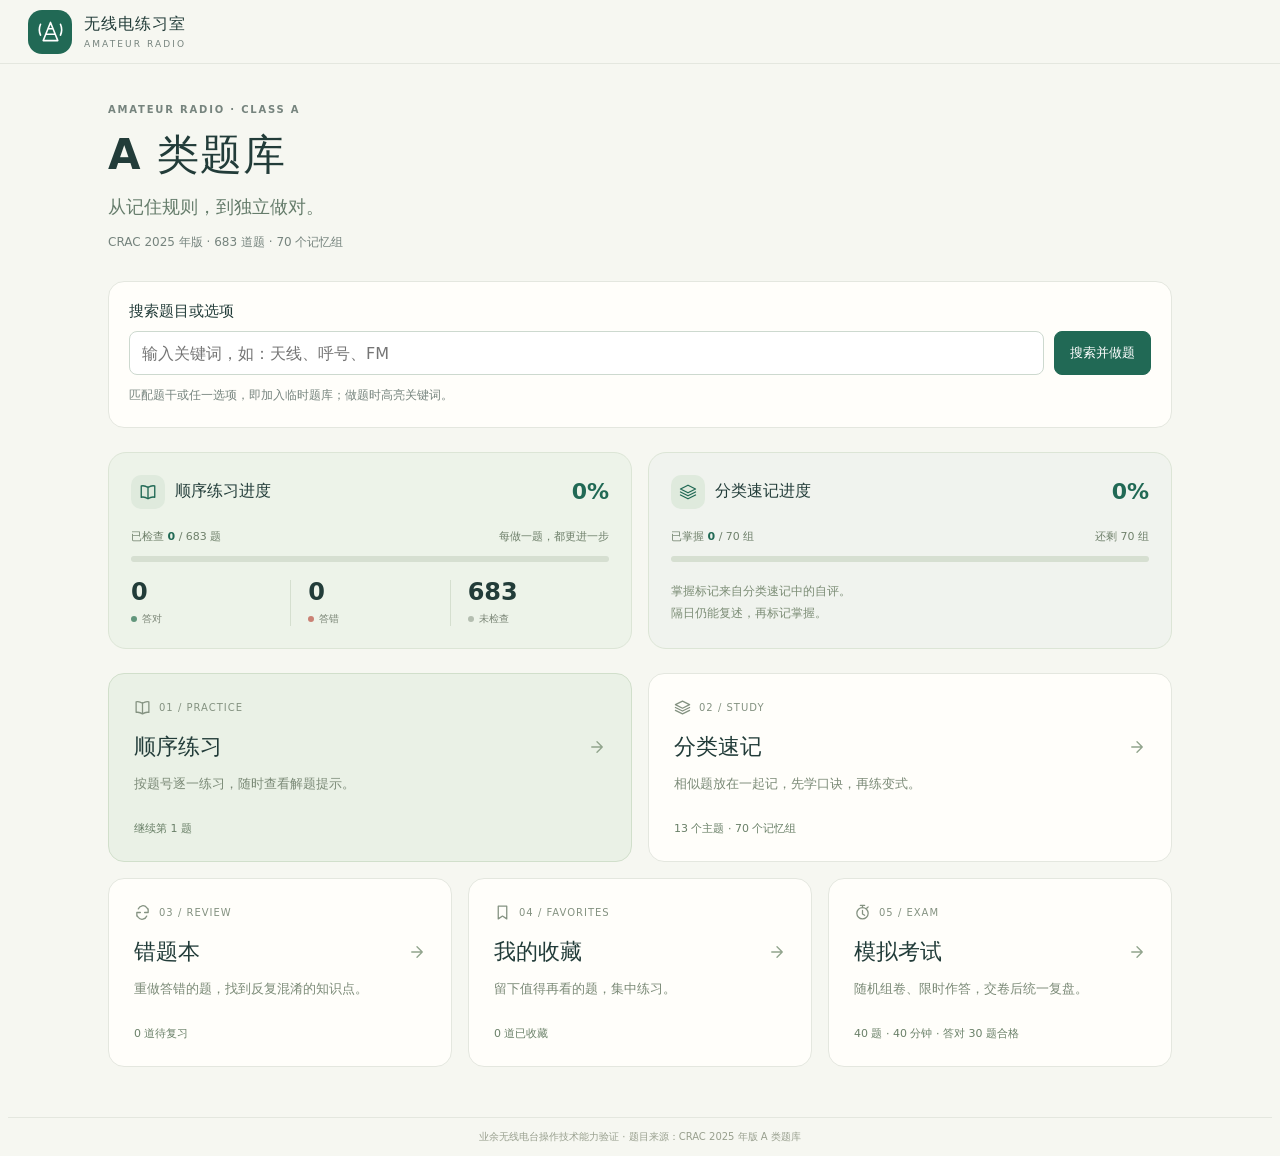
==== commit a4d3a71a: "新增首页关键词搜索与临时题库练习" ====
--- a/index.html
+++ b/index.html
@@ -19,6 +19,11 @@
   <main class="library-main">
     <section id="home-panel" aria-labelledby="home-title">
       <div class="home-heading"><p class="eyebrow">AMATEUR RADIO · CLASS A</p><h1 id="home-title">A 类题库</h1><p>从记住规则，到独立做对。</p><span>CRAC 2025 年版 · 683 道题 · 70 个记忆组</span></div>
+      <form id="search-form" class="home-search" action="practice.html" method="get" role="search">
+        <label for="search-input">搜索题目或选项</label>
+        <div class="search-controls"><input id="search-input" name="search" type="search" placeholder="输入关键词，如：天线、呼号、FM" aria-describedby="search-description" required><button class="primary-button" type="submit">搜索并做题</button></div>
+        <p id="search-description">匹配题干或任一选项，即加入临时题库；做题时高亮关键词。</p>
+      </form>
       <section class="home-dashboard" aria-label="学习进度">
         <section class="progress-card" aria-labelledby="practice-progress-title">
           <div class="dashboard-heading"><span class="dashboard-icon" data-icon="book"></span><h2 id="practice-progress-title">顺序练习进度</h2><strong id="progress-percent">0%</strong></div>
--- a/styles.css
+++ b/styles.css
@@ -351,6 +351,13 @@
 .home-heading h1 { margin: 0; font-size: 42px; letter-spacing: 1px; }
 .home-heading > p:not(.eyebrow) { margin: 12px 0; color: #657c6b; font-size: 18px; }
 .home-heading > span { color: var(--muted); font-size: 12px; }
+.home-search { margin-bottom: 24px; padding: 20px; border: 1px solid var(--border); border-radius: 16px; background: #fffefa; }
+.home-search > label { display: block; margin-bottom: 10px; font-size: 15px; font-weight: 600; }
+.search-controls { display: flex; gap: 10px; }
+.search-controls input { flex: 1; min-width: 0; min-height: 44px; padding: 10px 12px; border: 1px solid #cdd9cf; border-radius: 8px; background: #fff; color: var(--ink); font-size: 16px; }
+.search-controls button { flex-shrink: 0; }
+.home-search p { margin: 10px 0 0; color: var(--muted); font-size: 12px; line-height: 1.8; }
+.search-highlight { padding: 0; border-radius: 2px; color: inherit; background: #ffe49a; box-shadow: 0 1px 0 #dab95a; }
 .entry-grid { display: grid; grid-template-columns: repeat(6, minmax(0, 1fr)); gap: 16px; }
 .entry-card { grid-column: span 2; min-width: 0; padding: 25px; border: 1px solid var(--border); border-radius: 16px; background: #fffefa; color: var(--ink); text-decoration: none; }
 .entry-card:nth-child(-n+2) { grid-column: span 3; }
@@ -429,6 +436,9 @@
   .home-heading { margin-bottom: 24px; }
   .home-heading h1 { font-size: 32px; }
   .home-heading > p:not(.eyebrow) { font-size: 15px; }
+  .home-search { padding: 14px; margin-bottom: 16px; }
+  .search-controls { flex-wrap: wrap; }
+  .search-controls input { flex-basis: 180px; }
   .entry-grid { grid-template-columns: repeat(2, minmax(0, 1fr)); gap: 10px; }
   .entry-card, .entry-card:nth-child(-n+2) { grid-column: auto; padding: 14px; }
   .entry-card:first-child { grid-column: 1 / -1; }
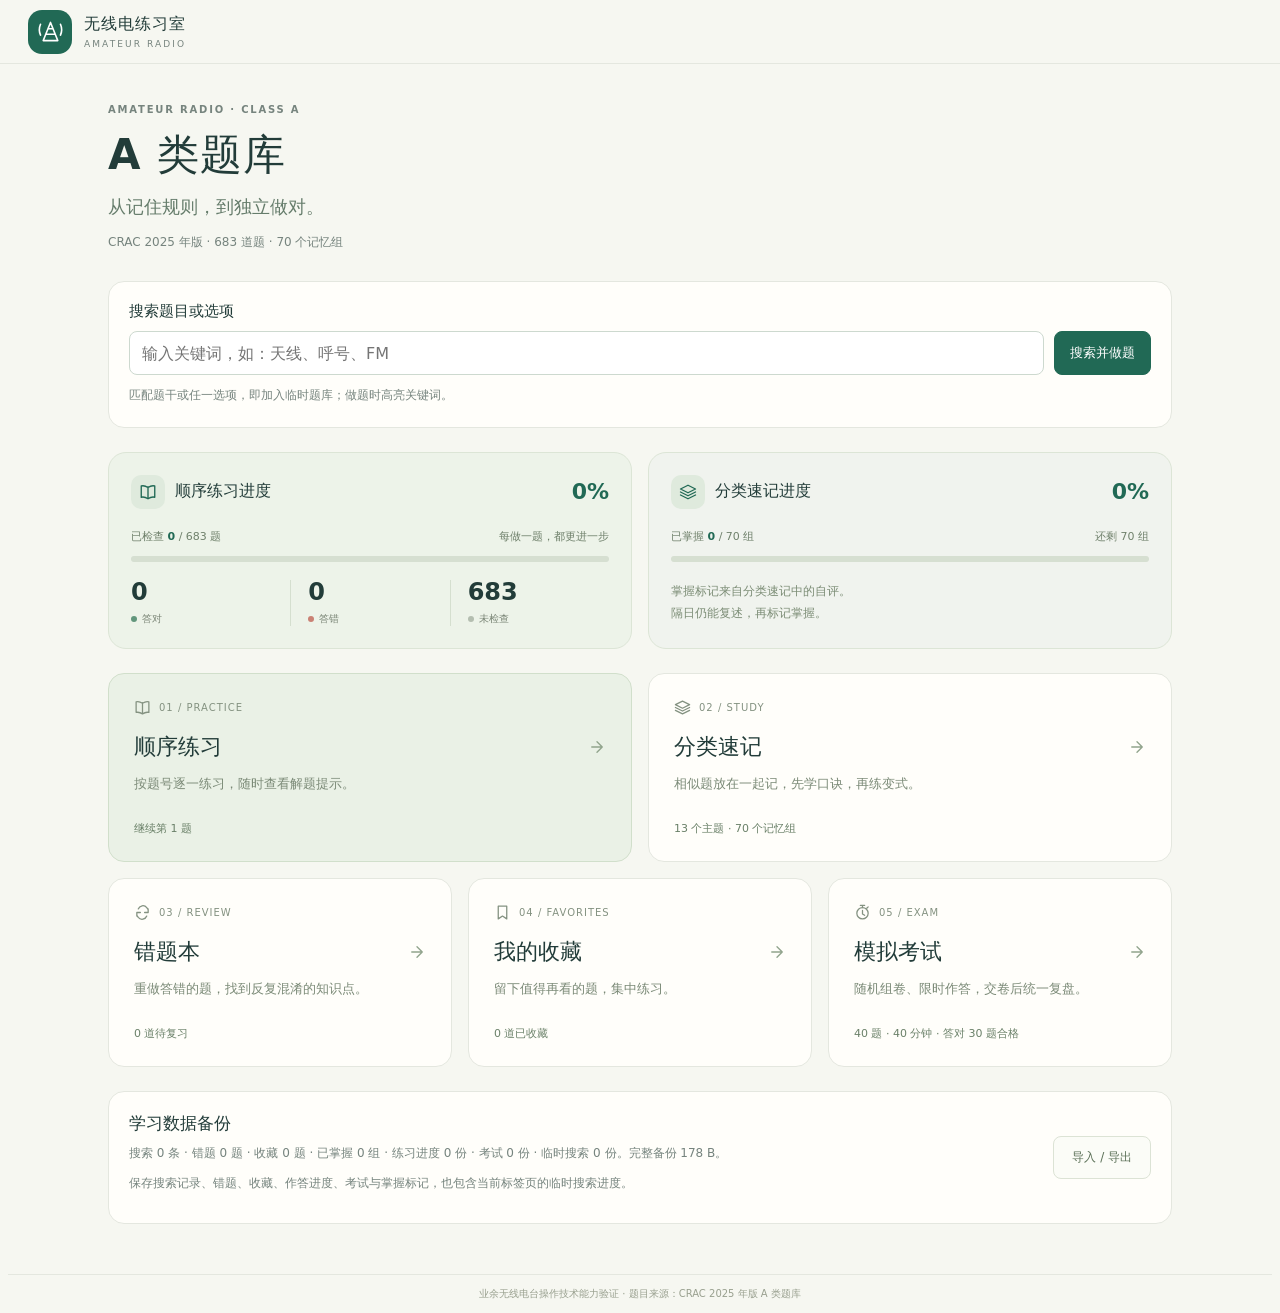
==== commit 809e38c0: "增加选中文字搜索、标签式搜索记录与学习数据备份" ====
--- a/index.html
+++ b/index.html
@@ -10,7 +10,9 @@
   <script src="questions.js" defer></script>
   <script src="study-data.js" defer></script>
   <script src="icons.js" defer></script>
+  <script src="search-history.js" defer></script>
   <script src="home.js" defer></script>
+  <script src="backup.js" defer></script>
 </head>
 <body class="home-page">
   <header class="site-header">
@@ -21,8 +23,12 @@
       <div class="home-heading"><p class="eyebrow">AMATEUR RADIO · CLASS A</p><h1 id="home-title">A 类题库</h1><p>从记住规则，到独立做对。</p><span>CRAC 2025 年版 · 683 道题 · 70 个记忆组</span></div>
       <form id="search-form" class="home-search" action="practice.html" method="get" role="search">
         <label for="search-input">搜索题目或选项</label>
-        <div class="search-controls"><input id="search-input" name="search" type="search" placeholder="输入关键词，如：天线、呼号、FM" aria-describedby="search-description" required><button class="primary-button" type="submit">搜索并做题</button></div>
+        <div class="search-controls"><input id="search-input" name="search" type="search" placeholder="输入关键词，如：天线、呼号、FM" aria-describedby="search-description" aria-controls="search-history" aria-haspopup="dialog" aria-expanded="false" autocomplete="off" required><button class="primary-button" type="submit">搜索并做题</button></div>
         <p id="search-description">匹配题干或任一选项，即加入临时题库；做题时高亮关键词。</p>
+        <section id="search-history" class="search-history" role="dialog" aria-labelledby="history-title" hidden>
+          <div class="history-heading"><strong id="history-title">最近搜索</strong><div><button id="history-toggle" class="text-button" type="button" hidden>全部记录</button><button id="history-clear" class="text-button" type="button" hidden>清空</button><button id="history-close" class="icon-action" type="button" aria-label="关闭搜索记录"><span data-icon="close"></span></button></div></div>
+          <ul id="history-list" class="history-list"></ul><p id="history-empty">暂无搜索记录</p>
+        </section>
       </form>
       <section class="home-dashboard" aria-label="学习进度">
         <section class="progress-card" aria-labelledby="practice-progress-title">
@@ -45,6 +51,7 @@
         <a class="entry-card" href="practice.html?collection=favorites"><span class="entry-number"><span data-icon="bookmark"></span>04 / FAVORITES</span><h2>我的收藏 <span data-icon="next"></span></h2><p>留下值得再看的题，集中练习。</p><small><span id="favorites-count">0</span> 道已收藏</small></a>
         <a class="entry-card" href="practice.html?exam=1"><span class="entry-number"><span data-icon="timer"></span>05 / EXAM</span><h2>模拟考试 <span data-icon="next"></span></h2><p>随机组卷、限时作答，交卷后统一复盘。</p><small>40 题 · 40 分钟 · 答对 30 题合格</small></a>
       </nav>
+      <section class="data-card" aria-labelledby="data-title"><div><h2 id="data-title">学习数据备份</h2><p id="data-summary"></p><p>保存搜索记录、错题、收藏、作答进度、考试与掌握标记，也包含当前标签页的临时搜索进度。</p></div><button id="open-backup" class="secondary-button" type="button" aria-haspopup="dialog" aria-controls="data-dialog">导入 / 导出</button></section>
     </section>
     <section id="library-panel" aria-labelledby="library-title" hidden>
       <a id="library-back" class="back-to-list" href="index.html"><span data-icon="back"></span>返回首页</a>
@@ -53,6 +60,12 @@
     </section>
     <p id="home-storage-note" class="practice-note" role="status"></p>
   </main>
+  <dialog id="data-dialog" class="data-dialog" aria-labelledby="data-dialog-title">
+    <div class="dialog-heading"><h2 id="data-dialog-title">学习数据导入 / 导出</h2><button id="close-backup" type="button" aria-label="关闭数据备份"><span data-icon="close"></span></button></div>
+    <section aria-labelledby="export-title"><h3 id="export-title">导出完整备份</h3><p id="export-summary"></p><label class="sr-only" for="export-text">可复制的备份内容</label><textarea id="export-text" rows="4" readonly spellcheck="false"></textarea><div class="data-actions"><button id="download-backup" class="secondary-button" type="button">下载备份文件</button><button id="copy-backup" class="secondary-button" type="button">复制备份</button></div></section>
+    <section class="data-import" aria-labelledby="import-title"><h3 id="import-title">导入备份</h3><p>导入会完整替换当前浏览器中的学习数据。可先导出一份备份，再选择文件或粘贴内容。</p><label for="import-file">选择备份文件</label><input id="import-file" class="data-import-file" type="file" accept=".json,application/json"><label for="import-text">或粘贴备份内容</label><textarea id="import-text" rows="4" placeholder="在这里粘贴复制的完整备份" spellcheck="false"></textarea><div class="data-actions"><button id="paste-backup" class="secondary-button" type="button">从剪贴板粘贴</button><button id="validate-backup" class="secondary-button" type="button">校验备份</button></div><p id="import-preview" hidden></p><button id="apply-backup" class="primary-button" type="button" disabled>确认导入并替换数据</button><p>模拟考试仍按原截止时间计时；临时搜索进度恢复到当前标签页。</p></section>
+    <p id="backup-status" role="status" aria-live="polite"></p>
+  </dialog>
   <footer class="site-footer">业余无线电台操作技术能力验证 · 题目来源：CRAC 2025 年版 A 类题库</footer>
   <noscript><p class="noscript-message">请启用 JavaScript，或阅读 <a href="A类考试_分类速记.md">文字版分类速记</a>。</p></noscript>
 </body>
--- a/styles.css
+++ b/styles.css
@@ -132,8 +132,12 @@
 .answer-actions > span { color: #96a08e; font-size: 11px; }
 .text-button { background: transparent; border: 0; color: var(--green); font-size: 12px; padding: 10px 0; }
 .text-button:hover { text-decoration: underline; }
+.similar-practice { display: flex; align-items: center; justify-content: space-between; gap: 12px; border-top: 1px solid #eef0e7; }
+.similar-practice > span { min-width: 0; font-size: 11px; line-height: 1.6; color: var(--muted); overflow-wrap: anywhere; }
+.similar-practice a { flex-shrink: 0; min-height: 44px; text-decoration: none; }
 .source-line { display: flex; gap: 15px; flex-wrap: wrap; justify-content: space-between; border-top: 1px solid #eef0e7; margin: 0 -36px; padding: 16px 36px; color: #97a08f; font-size: 10px; line-height: 1.7; }
-.page-navigation { display: flex; align-items: center; justify-content: space-between; margin-top: 22px; }
+.page-navigation { position: fixed; inset: auto 0 0; z-index: 4; display: flex; align-items: center; justify-content: space-between; gap: 8px; margin: 0; padding: 10px max(12px, calc((100% - 976px) / 2)) calc(10px + env(safe-area-inset-bottom)); border-top: 1px solid var(--border); background: #f6f7f1; box-shadow: 0 -4px 16px #334b3208; }
+.page-navigation .secondary-button { justify-content: center; flex: 1; max-width: 180px; min-height: 44px; padding: 10px; gap: 8px; }
 .secondary-button { display: flex; align-items: center; gap: 17px; background: #fbfcf7; border: 1px solid #dce3d5; border-radius: 8px; padding: 12px 18px; font-size: 12px; color: #5b7057; }
 .secondary-button:not(:disabled):hover { border-color: #96ae8c; background: #eef3e8; }
 #page-position { color: #929c88; font-size: 12px; font-variant-numeric: tabular-nums; }
@@ -172,8 +176,6 @@
   .answer-actions > span { flex-basis: 100%; line-height: 1.7; }
   .primary-button { padding: 12px 16px; min-height: 46px; }
   .text-button { min-height: 44px; padding: 10px; }
-  .page-navigation { position: sticky; bottom: 0; z-index: 2; gap: 8px; margin: 16px -16px 0; padding: 12px 16px calc(12px + env(safe-area-inset-bottom)); border-top: 1px solid var(--border); background: #f6f7f1f5; box-shadow: 0 -4px 16px #334b3208; }
-  .page-navigation .secondary-button { justify-content: center; min-height: 46px; padding: 12px; gap: 8px; flex: 1; }
   #page-position { min-width: 64px; text-align: center; }
   .practice-note { font-size: 10px; margin: 20px 10px 0; }
   .sidebar { width: 100%; grid-template-columns: 1fr; }
@@ -217,8 +219,6 @@
   .practice-page .question-card:has(input[type="radio"]) .answer-actions:has(.retry-answer[hidden]) { display: none; }
   .practice-page .primary-button, .practice-page .text-button { min-height: 44px; padding: 10px; }
   .practice-page .source-line { margin: 0 -12px; padding: 6px 12px; gap: 2px 8px; overflow-wrap: anywhere; }
-  .practice-page .page-navigation { margin: 8px -10px 0; padding: 6px 10px calc(6px + env(safe-area-inset-bottom)); }
-  .practice-page .page-navigation .secondary-button { min-height: 44px; padding: 10px; }
 }
 @media (prefers-reduced-motion: reduce) { * { transition: none !important; } }
 
@@ -284,7 +284,6 @@
   .answer-actions { min-height: 44px; padding: 0; }
   .primary-button { padding: 10px 15px; }
   .source-line { margin: 0 -24px; padding: 9px 24px; }
-  .page-navigation { margin-top: 12px; }
   .practice-note { margin: 10px 0 0; line-height: 1.6; }
   .practice-note br { display: none; }
   .practice-note #save-status { margin-left: 12px; }
@@ -320,6 +319,7 @@
 .favorite-action[aria-pressed="true"] { color: #9a712d; }
 .favorite-action[aria-pressed="true"] .icon { fill: currentColor; }
 .practice-page .site-header { gap: 12px; flex-wrap: nowrap; }
+.practice-page { padding-bottom: calc(65px + env(safe-area-inset-bottom)); }
 .practice-page .brand { flex-shrink: 0; }
 .practice-header-context { flex: 1; min-width: 0; }
 .practice-header-context h1 { margin: 0; font-size: 13px; line-height: 1.6; font-weight: 500; color: var(--muted); }
@@ -357,7 +357,36 @@
 .search-controls input { flex: 1; min-width: 0; min-height: 44px; padding: 10px 12px; border: 1px solid #cdd9cf; border-radius: 8px; background: #fff; color: var(--ink); font-size: 16px; }
 .search-controls button { flex-shrink: 0; }
 .home-search p { margin: 10px 0 0; color: var(--muted); font-size: 12px; line-height: 1.8; }
+.search-history { position: fixed; z-index: 6; margin: 0; padding: 10px 14px 14px; overflow-y: auto; border: 1px solid #cdd9cf; border-radius: 12px; background: #fffefa; box-shadow: 0 8px 28px #223c3926; }
+.history-heading, .history-heading > div { display: flex; align-items: center; justify-content: space-between; gap: 12px; }
+.history-heading { flex-wrap: wrap; gap: 0 12px; margin-bottom: 6px; }
+.history-heading strong { font-size: 13px; }
+.history-heading .text-button { min-height: 44px; padding: 8px 0; }
+.history-list { display: flex; flex-wrap: wrap; gap: 8px; list-style: none; padding: 0; margin: 0; }
+.history-list li { display: inline-flex; align-items: center; max-width: 100%; border: 1px solid #d8e2d5; border-radius: 20px; background: #f0f5ec; }
+.history-list a { min-width: 0; padding: 7px 4px 7px 12px; color: var(--green); font-size: 13px; line-height: 1.6; overflow-wrap: anywhere; text-decoration: none; }
+.history-list a:hover { text-decoration: underline; }
+.history-list .icon-action { width: 32px; height: 36px; border-radius: 18px; }
+.history-list .icon-action .icon { width: 14px; height: 14px; }
+.data-card { display: flex; align-items: center; justify-content: space-between; gap: 16px; margin-top: 24px; padding: 20px; border: 1px solid var(--border); border-radius: 16px; background: #fffefa; }
+.data-card h2 { margin: 0 0 8px; font-size: 17px; }
+.data-card p, .data-dialog p { color: var(--muted); font-size: 12px; line-height: 1.8; margin: 8px 0; overflow-wrap: anywhere; }
+.data-card > button { flex-shrink: 0; }
+.data-dialog { width: calc(100% - 24px); max-width: 720px; max-height: calc(100dvh - 32px); margin: auto; padding: 20px; border: 1px solid var(--border); border-radius: 16px; color: var(--ink); background: #fffefa; }
+.data-dialog::backdrop { background: #172f2c80; }
+.data-dialog h3 { font-size: 15px; margin: 16px 0 8px; }
+.data-dialog label { display: block; font-size: 12px; margin: 12px 0 6px; }
+.data-dialog textarea { display: block; width: 100%; min-height: 100px; max-height: 240px; resize: vertical; padding: 10px; border: 1px solid #cdd9cf; border-radius: 8px; color: var(--ink); background: #fff; font: 16px/1.6 monospace; }
+.data-actions { display: flex; flex-wrap: wrap; gap: 10px; margin: 10px 0; }
+.data-import { border-top: 1px solid var(--border); margin-top: 20px; }
+.data-import-file { display: block; width: 100%; min-width: 0; font-size: 13px; }
+.data-dialog #import-preview { padding: 10px; background: var(--green-light); border-radius: 8px; color: var(--green); }
+.data-dialog #backup-status:not(:empty) { position: sticky; bottom: 0; padding: 10px; border: 1px solid var(--border); border-radius: 8px; background: #f1f6ee; color: var(--ink); }
+html:has(.data-dialog[open]) { overflow: hidden; }
+@media (max-width: 760px) { .data-card { flex-wrap: wrap; padding: 14px; } .data-dialog { padding: 16px; } }
 .search-highlight { padding: 0; border-radius: 2px; color: inherit; background: #ffe49a; box-shadow: 0 1px 0 #dab95a; }
+.question-title, .option-text { -webkit-user-select: text; user-select: text; }
+.selection-search { position: fixed; z-index: 5; width: 44px; height: 44px; border: 1px solid #afc5b3; border-radius: 10px; background: #fffefa; box-shadow: 0 3px 14px #223c3926; }
 .entry-grid { display: grid; grid-template-columns: repeat(6, minmax(0, 1fr)); gap: 16px; }
 .entry-card { grid-column: span 2; min-width: 0; padding: 25px; border: 1px solid var(--border); border-radius: 16px; background: #fffefa; color: var(--ink); text-decoration: none; }
 .entry-card:nth-child(-n+2) { grid-column: span 3; }
@@ -422,7 +451,7 @@
 .home-dashboard .stats strong { font-size: 24px; }
 .mastery-note { margin: 0; font-size: 12px; line-height: 1.9; color: #7c8d76; }
 @media (max-width: 760px) {
-  .practice-page #question-card { touch-action: pan-y pinch-zoom; }
+  .practice-page .workspace > main { touch-action: pan-y pinch-zoom; }
   .swipe-hint { display: block; margin-bottom: 4px; color: #6e8770; }
   .back-to-list { min-height: 36px; }
   .hint-dialog { padding: 16px; max-height: calc(100dvh - 24px); }
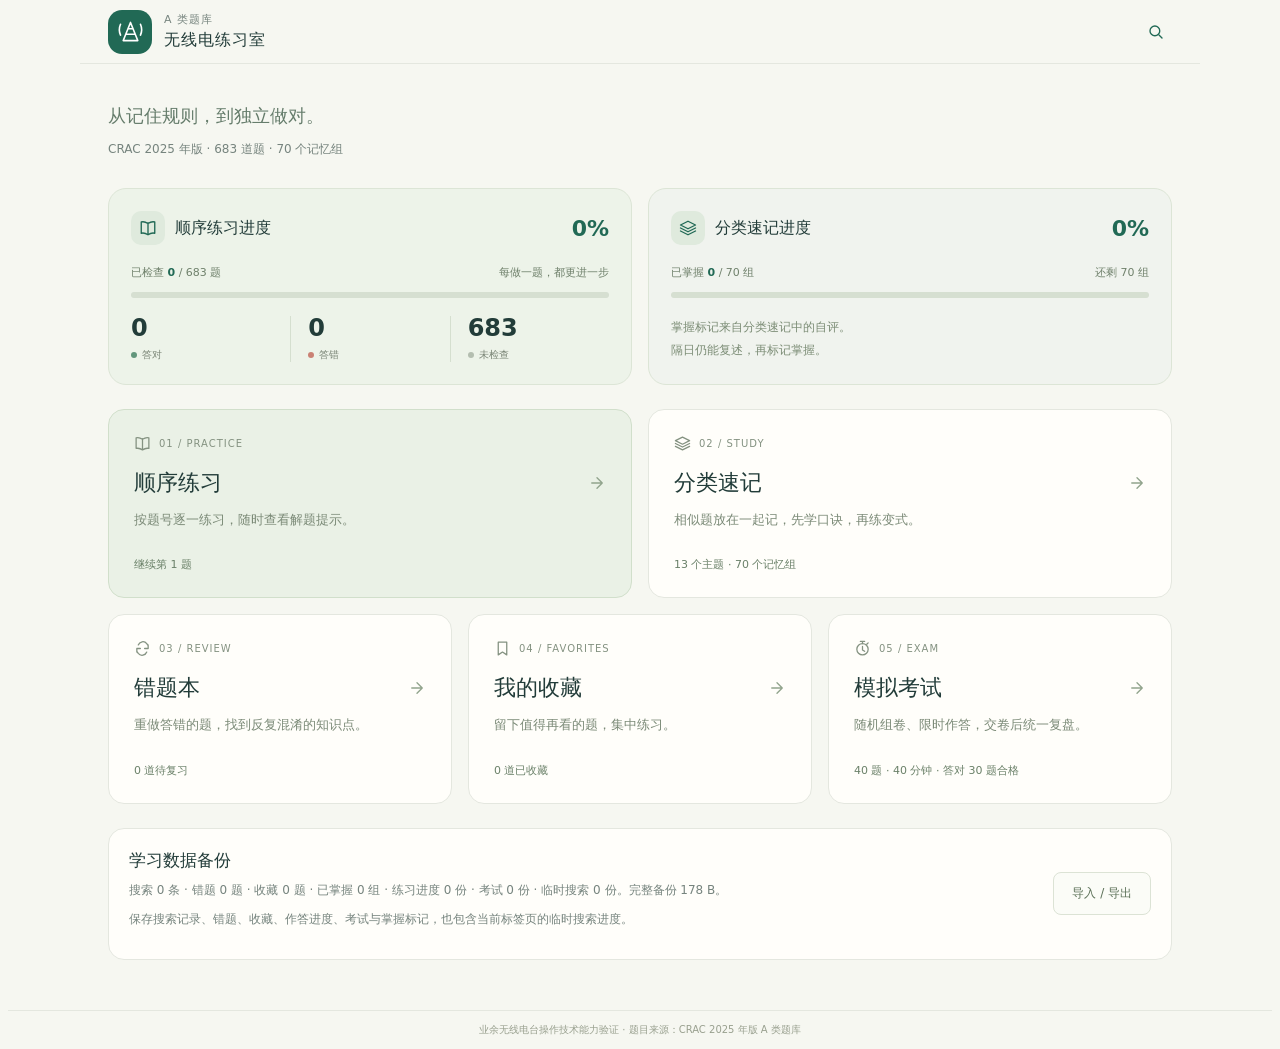
==== commit ad5f86e3: "增加背题模式并统一标题栏和紧凑搜索样式" ====
--- a/index.html
+++ b/index.html
@@ -16,20 +16,24 @@
 </head>
 <body class="home-page">
   <header class="site-header">
-    <a class="brand" href="index.html" aria-label="A 类题库首页"><span class="brand-icon" aria-hidden="true"><svg viewBox="0 0 32 32" fill="none"><path d="m8 26 8-20 8 20M11 19h10M13.5 13h5M8 26h16M5 8a15 15 0 0 0 0 12M27 8a15 15 0 0 1 0 12" stroke="currentColor" stroke-width="1.8" stroke-linecap="round" stroke-linejoin="round"/></svg></span><span>无线电练习室<small>AMATEUR RADIO</small></span></a>
+    <a class="brand" href="index.html" aria-label="A 类题库首页"><span class="brand-icon" aria-hidden="true"><svg viewBox="0 0 32 32" fill="none"><path d="m8 26 8-20 8 20M11 19h10M13.5 13h5M8 26h16M5 8a15 15 0 0 0 0 12M27 8a15 15 0 0 1 0 12" stroke="currentColor" stroke-width="1.8" stroke-linecap="round" stroke-linejoin="round"/></svg></span><div class="brand-text"><h1 id="home-title">A 类题库</h1><span>无线电练习室</span></div></a>
+    <form id="search-form" class="home-search" action="practice.html" method="get" role="search">
+      <div id="search-controls" class="search-controls" inert>
+        <label class="sr-only" for="search-input">搜索题目或选项</label>
+        <input id="search-input" name="search" type="search" placeholder="搜索题目或选项" aria-describedby="search-description" aria-controls="search-history" aria-haspopup="dialog" aria-expanded="false" autocomplete="off" required>
+        <button class="icon-action" type="submit" aria-label="搜索并做题" title="搜索并做题"><span data-icon="search"></span></button>
+      </div>
+      <button id="toggle-search" class="icon-action search-toggle" type="button" aria-label="展开搜索" title="展开搜索" aria-expanded="false" aria-controls="search-controls"><span data-icon="search"></span></button>
+      <p id="search-description" class="sr-only">匹配题干或任一选项，即加入临时题库；做题时高亮关键词。</p>
+      <section id="search-history" class="search-history" role="dialog" aria-labelledby="history-title" hidden>
+        <div class="history-heading"><strong id="history-title">最近搜索</strong><div><button id="history-toggle" class="text-button" type="button" hidden>全部记录</button><button id="history-clear" class="text-button" type="button" hidden>清空</button><button id="history-close" class="icon-action" type="button" aria-label="关闭搜索记录"><span data-icon="close"></span></button></div></div>
+        <ul id="history-list" class="history-list"></ul><p id="history-empty">暂无搜索记录</p>
+      </section>
+    </form>
   </header>
   <main class="library-main">
     <section id="home-panel" aria-labelledby="home-title">
-      <div class="home-heading"><p class="eyebrow">AMATEUR RADIO · CLASS A</p><h1 id="home-title">A 类题库</h1><p>从记住规则，到独立做对。</p><span>CRAC 2025 年版 · 683 道题 · 70 个记忆组</span></div>
-      <form id="search-form" class="home-search" action="practice.html" method="get" role="search">
-        <label for="search-input">搜索题目或选项</label>
-        <div class="search-controls"><input id="search-input" name="search" type="search" placeholder="输入关键词，如：天线、呼号、FM" aria-describedby="search-description" aria-controls="search-history" aria-haspopup="dialog" aria-expanded="false" autocomplete="off" required><button class="primary-button" type="submit">搜索并做题</button></div>
-        <p id="search-description">匹配题干或任一选项，即加入临时题库；做题时高亮关键词。</p>
-        <section id="search-history" class="search-history" role="dialog" aria-labelledby="history-title" hidden>
-          <div class="history-heading"><strong id="history-title">最近搜索</strong><div><button id="history-toggle" class="text-button" type="button" hidden>全部记录</button><button id="history-clear" class="text-button" type="button" hidden>清空</button><button id="history-close" class="icon-action" type="button" aria-label="关闭搜索记录"><span data-icon="close"></span></button></div></div>
-          <ul id="history-list" class="history-list"></ul><p id="history-empty">暂无搜索记录</p>
-        </section>
-      </form>
+      <div class="home-heading"><p>从记住规则，到独立做对。</p><span>CRAC 2025 年版 · 683 道题 · 70 个记忆组</span></div>
       <section class="home-dashboard" aria-label="学习进度">
         <section class="progress-card" aria-labelledby="practice-progress-title">
           <div class="dashboard-heading"><span class="dashboard-icon" data-icon="book"></span><h2 id="practice-progress-title">顺序练习进度</h2><strong id="progress-percent">0%</strong></div>
--- a/styles.css
+++ b/styles.css
@@ -28,11 +28,10 @@
 .option input:focus-visible { outline: none; }
 .search-label:focus-within { border-color: #80a99a; box-shadow: 0 0 0 3px #2169550d; }
 [hidden] { display: none !important; }
-.site-header { width: 100%; height: 98px; max-width: 1344px; margin: auto; padding: 0 40px; display: flex; align-items: center; justify-content: space-between; border-bottom: 1px solid var(--border); }
+.site-header { position: relative; flex-shrink: 0; width: 100%; height: 64px; max-width: 1120px; margin: auto; padding: 0 28px; display: flex; align-items: center; justify-content: space-between; border-bottom: 1px solid var(--border); }
 .brand { display: flex; align-items: center; gap: 12px; text-decoration: none; color: var(--ink); font-weight: 700; font-size: 18px; letter-spacing: 1px; }
 .brand-icon { display: grid; place-items: center; width: 44px; height: 44px; background: var(--green); color: #fff; border-radius: 14px; }
 .brand-icon svg { width: 29px; height: 29px; }
-.brand small { display: block; font-size: 9px; font-weight: 500; letter-spacing: 2.1px; margin-top: 4px; color: var(--muted); }
 .workspace { max-width: 1344px; margin: 0 auto; padding: 42px 40px 30px; display: grid; grid-template-columns: 278px minmax(0, 1fr); gap: 38px; align-items: start; }
 .workspace > main { min-width: 0; }
 .sidebar { display: grid; gap: 20px; }
@@ -155,10 +154,9 @@
   .option { padding: 14px; gap: 11px; }
 }
 @media (max-width: 760px) {
-  .site-header { height: 82px; padding: 0 18px; }
+  .site-header { height: 64px; min-height: 64px; padding: 0 14px; gap: 8px; }
   .brand { font-size: 15px; gap: 9px; }
   .brand-icon { width: 37px; height: 37px; border-radius: 11px; }
-  .brand small { font-size: 8px; letter-spacing: 1.4px; }
   .workspace { display: flex; flex-direction: column; padding: 24px 16px; gap: 28px; }
   main { width: 100%; order: -1; }
   .keyboard-hint { display: none; }
@@ -183,7 +181,7 @@
   .progress-card h2 { font-size: 18px; margin-bottom: 20px; }
   .stats > div { align-items: center; }
   .stats > div + div { padding-left: 0; }
-  .jump-form input { font-size: 16px; min-height: 44px; }
+  .jump-form input { font-size: 14px; min-height: 34px; padding: 6px 8px; }
   .jump-form button { min-width: 64px; }
   .question-grid { grid-template-columns: repeat(auto-fit, minmax(44px, 1fr)); max-height: 248px; overscroll-behavior-y: contain; }
   .question-grid button { min-height: 44px; font-size: 12px; }
@@ -194,13 +192,7 @@
   .source-line { margin-left: -16px; margin-right: -16px; padding-left: 16px; padding-right: 16px; overflow-wrap: anywhere; }
 }
 @media (max-width: 760px) {
-  .practice-page .site-header { min-height: 52px; height: auto; padding: 4px 12px; flex-wrap: nowrap; gap: 8px; }
-  .practice-page .brand { font-size: 13px; gap: 6px; letter-spacing: 0; }
-  .practice-page .brand-icon { width: 28px; height: 28px; border-radius: 9px; }
-  .practice-page .brand-icon svg { width: 22px; height: 22px; }
-  .practice-page .brand small { display: none; }
   .practice-page .workspace { padding: 8px 10px 16px; gap: 20px; }
-  .practice-page .practice-context { margin: 4px 0; font-size: 11px; line-height: 1.6; }
   .practice-page .question-tools { gap: 4px; }
   .practice-page .question-card { padding: 12px 12px 0; border-radius: 12px; scroll-margin-top: 6px; }
   .practice-page .question-label { gap: 8px; }
@@ -225,7 +217,7 @@
 .navigation-dialog { color: var(--ink); }
 .dialog-heading { display: flex; justify-content: space-between; align-items: center; gap: 12px; margin-bottom: 12px; }
 .dialog-heading h2 { font-size: 17px; margin: 0; }
-.dialog-heading button { min-width: 44px; min-height: 44px; border: 1px solid var(--border); border-radius: 8px; background: #fffefa; color: var(--green); }
+.dialog-heading button { min-width: 36px; min-height: 36px; padding: 0; border: 0; border-radius: 0; background: transparent; box-shadow: none; color: var(--green); }
 .mobile-selector { display: none; }
 html:has(.navigation-dialog[open]) { overflow: hidden; }
 .exam-panel { position: sticky; top: 0; z-index: 3; margin-bottom: 10px; padding: 10px 14px; border: 1px solid #cdddcf; border-radius: 12px; background: #f1f6ee; }
@@ -250,7 +242,7 @@
 }
 @media (min-width: 761px) {
   .practice-page, .study-page { height: 100dvh; display: grid; grid-template-rows: 64px minmax(0, 1fr) auto; }
-  .site-header { width: 100%; height: 64px; padding: 0 28px; gap: 20px; }
+  .site-header { gap: 20px; }
   .brand { font-size: 16px; }
   .navigation-dialog:not([open]) { display: block; position: static; width: 100%; max-width: none; max-height: none; margin: 0; padding: 0; border: 0; background: transparent; overflow: visible; min-width: 0; }
   .navigation-dialog .dialog-heading { display: none; }
@@ -291,7 +283,6 @@
 }
 @media (max-width: 1000px) and (min-width: 761px) {
   .site-header { gap: 10px; padding: 0 20px; }
-  .brand small { display: none; }
   .brand { font-size: 14px; gap: 8px; letter-spacing: 0; }
   .workspace { padding: 18px 20px; gap: 20px; grid-template-columns: 220px minmax(0, 1fr); }
 }
@@ -302,7 +293,6 @@
   .navigation-dialog .question-grid { max-height: min(40dvh, 320px); }
   .mobile-selector { display: flex; align-items: center; justify-content: space-between; gap: 10px; width: 100%; min-height: 44px; border: 1px solid var(--border); border-radius: 9px; background: #fffefa; padding: 12px; color: var(--green); font-size: 12px; text-align: left; }
   .mobile-selector span { color: var(--muted); font-size: 10px; }
-  .practice-page .site-header, .study-page .site-header { flex-wrap: wrap; gap: 4px 8px; padding: 6px 12px; }
 }
 
 .hint-dialog { width: calc(100% - 32px); max-width: 640px; max-height: calc(100dvh - 40px); margin: auto; padding: 20px; border: 1px solid #e5d9b9; border-radius: 16px; color: var(--ink); background: #fffbef; overscroll-behavior: contain; }
@@ -313,17 +303,14 @@
 .back-to-list { display: inline-flex; align-items: center; gap: 7px; min-height: 36px; margin-bottom: 6px; padding: 7px 11px; border: 1px solid #dae3d7; border-radius: 9px; background: #fffefa; color: var(--green); font-size: 12px; text-decoration: none; }
 .back-to-list:hover { background: #edf3eb; border-color: #afc5b3; }
 .swipe-hint { display: none; }
-.icon-action { display: inline-flex; align-items: center; justify-content: center; flex-shrink: 0; width: 40px; height: 40px; padding: 0; border: 0; border-radius: 8px; background: transparent; color: var(--green); text-decoration: none; }
-.icon-action:hover { background: #eaf3ec; }
+.icon-action { display: inline-flex; align-items: center; justify-content: center; flex-shrink: 0; width: 40px; height: 40px; padding: 0; border: 0; border-radius: 0; background: transparent; box-shadow: none; color: var(--green); text-decoration: none; }
+.icon-action:hover { background: transparent; color: #164f40; }
 .icon-action .icon { width: 20px; height: 20px; }
 .favorite-action[aria-pressed="true"] { color: #9a712d; }
 .favorite-action[aria-pressed="true"] .icon { fill: currentColor; }
-.practice-page .site-header { gap: 12px; flex-wrap: nowrap; }
 .practice-page { padding-bottom: calc(65px + env(safe-area-inset-bottom)); }
 .practice-page .brand { flex-shrink: 0; }
-.practice-header-context { flex: 1; min-width: 0; }
-.practice-header-context h1 { margin: 0; font-size: 13px; line-height: 1.6; font-weight: 500; color: var(--muted); }
-.practice-header-context .practice-context { margin: 2px 0 0; font-size: 11px; line-height: 1.5; overflow-wrap: anywhere; }
+.practice-page .practice-context { margin: 0 0 10px; font-size: 11px; line-height: 1.6; color: var(--muted); overflow-wrap: anywhere; }
 .practice-page .workspace { max-width: 1040px; grid-template-columns: minmax(0, 1fr); }
 .practice-page .question-topline { flex-wrap: nowrap; }
 .practice-page .question-label { gap: 6px; white-space: nowrap; }
@@ -338,36 +325,39 @@
 .practice-page .navigation-dialog .question-grid { max-height: min(50dvh, 460px); }
 .practice-page .navigation-dialog .sidebar-note { display: block; }
 @media (max-width: 760px) {
-  .practice-header-context h1 { font-size: 11px; }
   .practice-page .question-number { font-size: 12px; letter-spacing: 0; }
   .practice-page .type-badge { padding: 4px 6px; }
   .practice-page .question-label { gap: 3px; }
   .practice-page .question-card { padding-top: 6px; }
 }
 .home-page { min-height: 100dvh; display: flex; flex-direction: column; }
-.home-page .site-header { flex-shrink: 0; }
+.brand { min-width: 0; }
+.brand-text { display: grid; min-width: 0; gap: 3px; }
+.brand-text h1 { margin: 0; overflow: hidden; text-overflow: ellipsis; white-space: nowrap; font-size: 11px; font-weight: 500; letter-spacing: 1px; color: var(--muted); }
 .library-main { width: 100%; max-width: 1120px; flex: 1; margin: 0 auto; padding: 40px 28px; }
 .home-heading { margin-bottom: 30px; }
-.home-heading h1 { margin: 0; font-size: 42px; letter-spacing: 1px; }
-.home-heading > p:not(.eyebrow) { margin: 12px 0; color: #657c6b; font-size: 18px; }
+.home-heading > p { margin: 0 0 10px; color: #657c6b; font-size: 18px; }
 .home-heading > span { color: var(--muted); font-size: 12px; }
-.home-search { margin-bottom: 24px; padding: 20px; border: 1px solid var(--border); border-radius: 16px; background: #fffefa; }
-.home-search > label { display: block; margin-bottom: 10px; font-size: 15px; font-weight: 600; }
-.search-controls { display: flex; gap: 10px; }
-.search-controls input { flex: 1; min-width: 0; min-height: 44px; padding: 10px 12px; border: 1px solid #cdd9cf; border-radius: 8px; background: #fff; color: var(--ink); font-size: 16px; }
-.search-controls button { flex-shrink: 0; }
-.home-search p { margin: 10px 0 0; color: var(--muted); font-size: 12px; line-height: 1.8; }
-.search-history { position: fixed; z-index: 6; margin: 0; padding: 10px 14px 14px; overflow-y: auto; border: 1px solid #cdd9cf; border-radius: 12px; background: #fffefa; box-shadow: 0 8px 28px #223c3926; }
+.home-search { position: absolute; right: 28px; z-index: 7; display: flex; align-items: center; width: 36px; height: 36px; transition: width .28s ease; }
+.home-search.search-open { width: min(320px, calc(100% - 56px)); }
+.search-controls { display: flex; flex: 1; min-width: 0; overflow: hidden; opacity: 0; visibility: hidden; transition: opacity .2s ease; }
+.search-open .search-controls { opacity: 1; visibility: visible; }
+.search-controls input { flex: 1; width: 0; min-width: 0; height: 32px; margin: 2px 0; padding: 5px 8px; border: 1px solid #cdd9cf; border-radius: 6px; background: #fffefa; color: var(--ink); font-size: 14px; }
+.search-controls input:focus-visible { outline: none; border-color: #80a99a; }
+.home-search .icon-action { width: 32px; height: 36px; }
+.home-search .icon-action .icon { width: 18px; height: 18px; }
+.search-history { position: fixed; z-index: 6; margin: 0; padding: 6px 10px 10px; overflow-y: auto; border: 1px solid #cdd9cf; border-radius: 9px; background: #fffefa; box-shadow: 0 4px 16px #223c3918; }
 .history-heading, .history-heading > div { display: flex; align-items: center; justify-content: space-between; gap: 12px; }
 .history-heading { flex-wrap: wrap; gap: 0 12px; margin-bottom: 6px; }
-.history-heading strong { font-size: 13px; }
-.history-heading .text-button { min-height: 44px; padding: 8px 0; }
-.history-list { display: flex; flex-wrap: wrap; gap: 8px; list-style: none; padding: 0; margin: 0; }
+.history-heading strong { font-size: 11px; }
+.history-heading .text-button { min-height: 28px; padding: 4px 0; font-size: 10px; }
+.history-list { display: flex; flex-wrap: wrap; gap: 5px; list-style: none; padding: 0; margin: 0; }
 .history-list li { display: inline-flex; align-items: center; max-width: 100%; border: 1px solid #d8e2d5; border-radius: 20px; background: #f0f5ec; }
-.history-list a { min-width: 0; padding: 7px 4px 7px 12px; color: var(--green); font-size: 13px; line-height: 1.6; overflow-wrap: anywhere; text-decoration: none; }
+.history-list a { min-width: 0; padding: 4px 2px 4px 8px; color: var(--green); font-size: 11px; line-height: 1.5; overflow-wrap: anywhere; text-decoration: none; }
 .history-list a:hover { text-decoration: underline; }
-.history-list .icon-action { width: 32px; height: 36px; border-radius: 18px; }
-.history-list .icon-action .icon { width: 14px; height: 14px; }
+.history-list .icon-action { width: 24px; height: 26px; }
+.history-list .icon-action .icon { width: 12px; height: 12px; }
+#history-empty { margin: 4px 0; color: var(--muted); font-size: 11px; }
 .data-card { display: flex; align-items: center; justify-content: space-between; gap: 16px; margin-top: 24px; padding: 20px; border: 1px solid var(--border); border-radius: 16px; background: #fffefa; }
 .data-card h2 { margin: 0 0 8px; font-size: 17px; }
 .data-card p, .data-dialog p { color: var(--muted); font-size: 12px; line-height: 1.8; margin: 8px 0; overflow-wrap: anywhere; }
@@ -386,7 +376,7 @@
 @media (max-width: 760px) { .data-card { flex-wrap: wrap; padding: 14px; } .data-dialog { padding: 16px; } }
 .search-highlight { padding: 0; border-radius: 2px; color: inherit; background: #ffe49a; box-shadow: 0 1px 0 #dab95a; }
 .question-title, .option-text { -webkit-user-select: text; user-select: text; }
-.selection-search { position: fixed; z-index: 5; width: 44px; height: 44px; border: 1px solid #afc5b3; border-radius: 10px; background: #fffefa; box-shadow: 0 3px 14px #223c3926; }
+.selection-search { position: fixed; z-index: 5; width: 32px; height: 32px; }
 .entry-grid { display: grid; grid-template-columns: repeat(6, minmax(0, 1fr)); gap: 16px; }
 .entry-card { grid-column: span 2; min-width: 0; padding: 25px; border: 1px solid var(--border); border-radius: 16px; background: #fffefa; color: var(--ink); text-decoration: none; }
 .entry-card:nth-child(-n+2) { grid-column: span 3; }
@@ -456,18 +446,16 @@
   .back-to-list { min-height: 36px; }
   .hint-dialog { padding: 16px; max-height: calc(100dvh - 24px); }
   .hint-dialog .dialog-heading { top: -16px; }
-  .home-page .site-header { height: auto; min-height: 56px; padding: 8px 12px; gap: 8px; }
-  .home-page .brand { font-size: 13px; letter-spacing: 0; gap: 6px; }
-  .home-page .brand-icon { width: 28px; height: 28px; border-radius: 9px; }
-  .home-page .brand small { display: none; }
+  .brand { font-size: 15px; letter-spacing: 0; gap: 8px; transition: opacity .2s ease; }
+  .home-page .site-header:has(.search-open) .brand { opacity: 0; pointer-events: none; }
+  .brand-icon { width: 28px; height: 28px; border-radius: 9px; }
+  .brand-icon svg { width: 22px; height: 22px; }
   .library-main { padding: 24px 14px; }
   .home-page .library-main { order: 0; }
   .home-heading { margin-bottom: 24px; }
-  .home-heading h1 { font-size: 32px; }
-  .home-heading > p:not(.eyebrow) { font-size: 15px; }
-  .home-search { padding: 14px; margin-bottom: 16px; }
-  .search-controls { flex-wrap: wrap; }
-  .search-controls input { flex-basis: 180px; }
+  .home-heading > p { font-size: 15px; }
+  .home-search { right: 14px; }
+  .home-search.search-open { width: calc(100% - 28px); }
   .entry-grid { grid-template-columns: repeat(2, minmax(0, 1fr)); gap: 10px; }
   .entry-card, .entry-card:nth-child(-n+2) { grid-column: auto; padding: 14px; }
   .entry-card:first-child { grid-column: 1 / -1; }
--- a/study.css
+++ b/study.css
@@ -54,7 +54,7 @@
 .topic-heading p:not(.eyebrow) { margin: 0; font-size: 12px; color: #86947a; line-height: 1.8; }
 .topic-heading > a { text-decoration: none; flex-shrink: 0; font-size: 11px; }
 .study-filters { display: flex; gap: 17px; align-items: center; }
-.search-label { display: flex; gap: 10px; align-items: center; min-width: 0; flex: 1; border: 1px solid #dde4d5; border-radius: 9px; padding: 11px 14px; background: #fffefa; color: #829474; }
+.search-label { display: flex; gap: 8px; align-items: center; min-width: 0; flex: 1; border: 1px solid #dde4d5; border-radius: 6px; padding: 6px 10px; background: #fffefa; color: #829474; }
 .search-label input { background: transparent; width: 100%; min-width: 0; outline: none; border: none; font-size: 11px; color: var(--ink); }
 .search-label input::placeholder { color: #9aa38e; }
 .unmastered-label { display: flex; gap: 6px; align-items: center; font-size: 10px; color: #7f8e72; white-space: nowrap; }
@@ -145,11 +145,6 @@
   .study-shell { padding: 18px 20px; gap: 20px; grid-template-columns: 220px minmax(0, 1fr); }
 }
 @media (max-width: 760px) {
-  .study-page .site-header { min-height: 52px; }
-  .study-page .brand { font-size: 13px; gap: 6px; letter-spacing: 0; }
-  .study-page .brand-icon { width: 28px; height: 28px; border-radius: 9px; }
-  .study-page .brand-icon svg { width: 22px; height: 22px; }
-  .study-page .brand small { display: none; }
   .study-shell { padding: 14px 12px; gap: 14px; }
   .study-main { order: 0; }
   .topic-heading { padding-top: 4px; margin-bottom: 14px; }
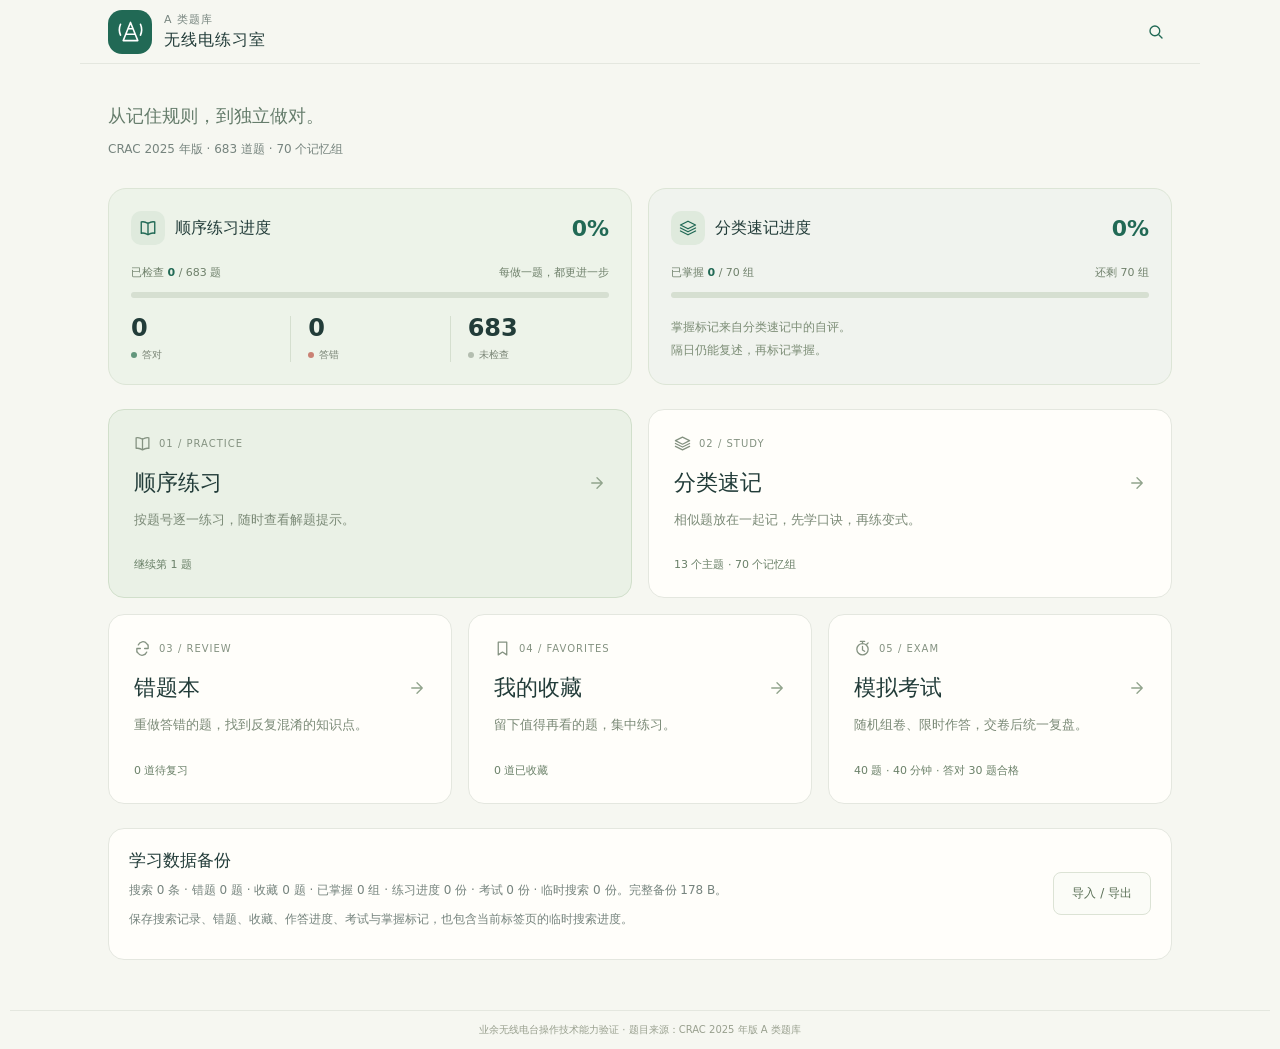
==== commit 7939d3ad: "修复页面跳转闪动并限制手机缩放" ====
--- a/index.html
+++ b/index.html
@@ -2,17 +2,18 @@
 <html lang="zh-CN">
 <head>
   <meta charset="UTF-8">
-  <meta name="viewport" content="width=device-width, initial-scale=1">
+  <meta name="viewport" content="width=device-width, initial-scale=1, maximum-scale=1, user-scalable=no">
   <meta name="color-scheme" content="light">
   <title>A 类题库 · 无线电练习室</title>
   <link rel="stylesheet" href="styles.css">
   <link rel="stylesheet" href="study.css">
-  <script src="questions.js" defer></script>
-  <script src="study-data.js" defer></script>
-  <script src="icons.js" defer></script>
-  <script src="search-history.js" defer></script>
-  <script src="home.js" defer></script>
-  <script src="backup.js" defer></script>
+  <script src="questions.js" defer blocking="render"></script>
+  <script src="study-data.js" defer blocking="render"></script>
+  <script src="icons.js" defer blocking="render"></script>
+  <script src="search-history.js" defer blocking="render"></script>
+  <script src="layout.js" defer blocking="render"></script>
+  <script src="home.js" defer blocking="render"></script>
+  <script src="backup.js" defer blocking="render"></script>
 </head>
 <body class="home-page">
   <header class="site-header">
--- a/styles.css
+++ b/styles.css
@@ -17,6 +17,11 @@
 *::-webkit-scrollbar-thumb { border-radius: 10px; background: #bccbbd; }
 *::-webkit-scrollbar-thumb:hover { background: #8fa992; }
 body { margin: 0; }
+@media (pointer: coarse) { html { touch-action: pan-x pan-y; } }
+@view-transition { navigation: auto; }
+::view-transition-group(root), ::view-transition-old(root), ::view-transition-new(root) { animation: none; }
+::view-transition-old(root) { display: none; }
+::view-transition-new(root) { mix-blend-mode: normal; }
 button, input { font: inherit; }
 button, a, input, label { -webkit-tap-highlight-color: transparent; }
 button { cursor: pointer; }
@@ -241,6 +246,7 @@
   .practice-page:has(#exam-panel:not([hidden])) .question-card { scroll-margin-top: 105px; }
 }
 @media (min-width: 761px) {
+  :root { scrollbar-gutter: stable both-edges; }
   .practice-page, .study-page { height: 100dvh; display: grid; grid-template-rows: 64px minmax(0, 1fr) auto; }
   .site-header { gap: 20px; }
   .brand { font-size: 16px; }
@@ -441,7 +447,7 @@
 .home-dashboard .stats strong { font-size: 24px; }
 .mastery-note { margin: 0; font-size: 12px; line-height: 1.9; color: #7c8d76; }
 @media (max-width: 760px) {
-  .practice-page .workspace > main { touch-action: pan-y pinch-zoom; }
+  .practice-page .workspace > main { touch-action: pan-y; }
   .swipe-hint { display: block; margin-bottom: 4px; color: #6e8770; }
   .back-to-list { min-height: 36px; }
   .hint-dialog { padding: 16px; max-height: calc(100dvh - 24px); }
